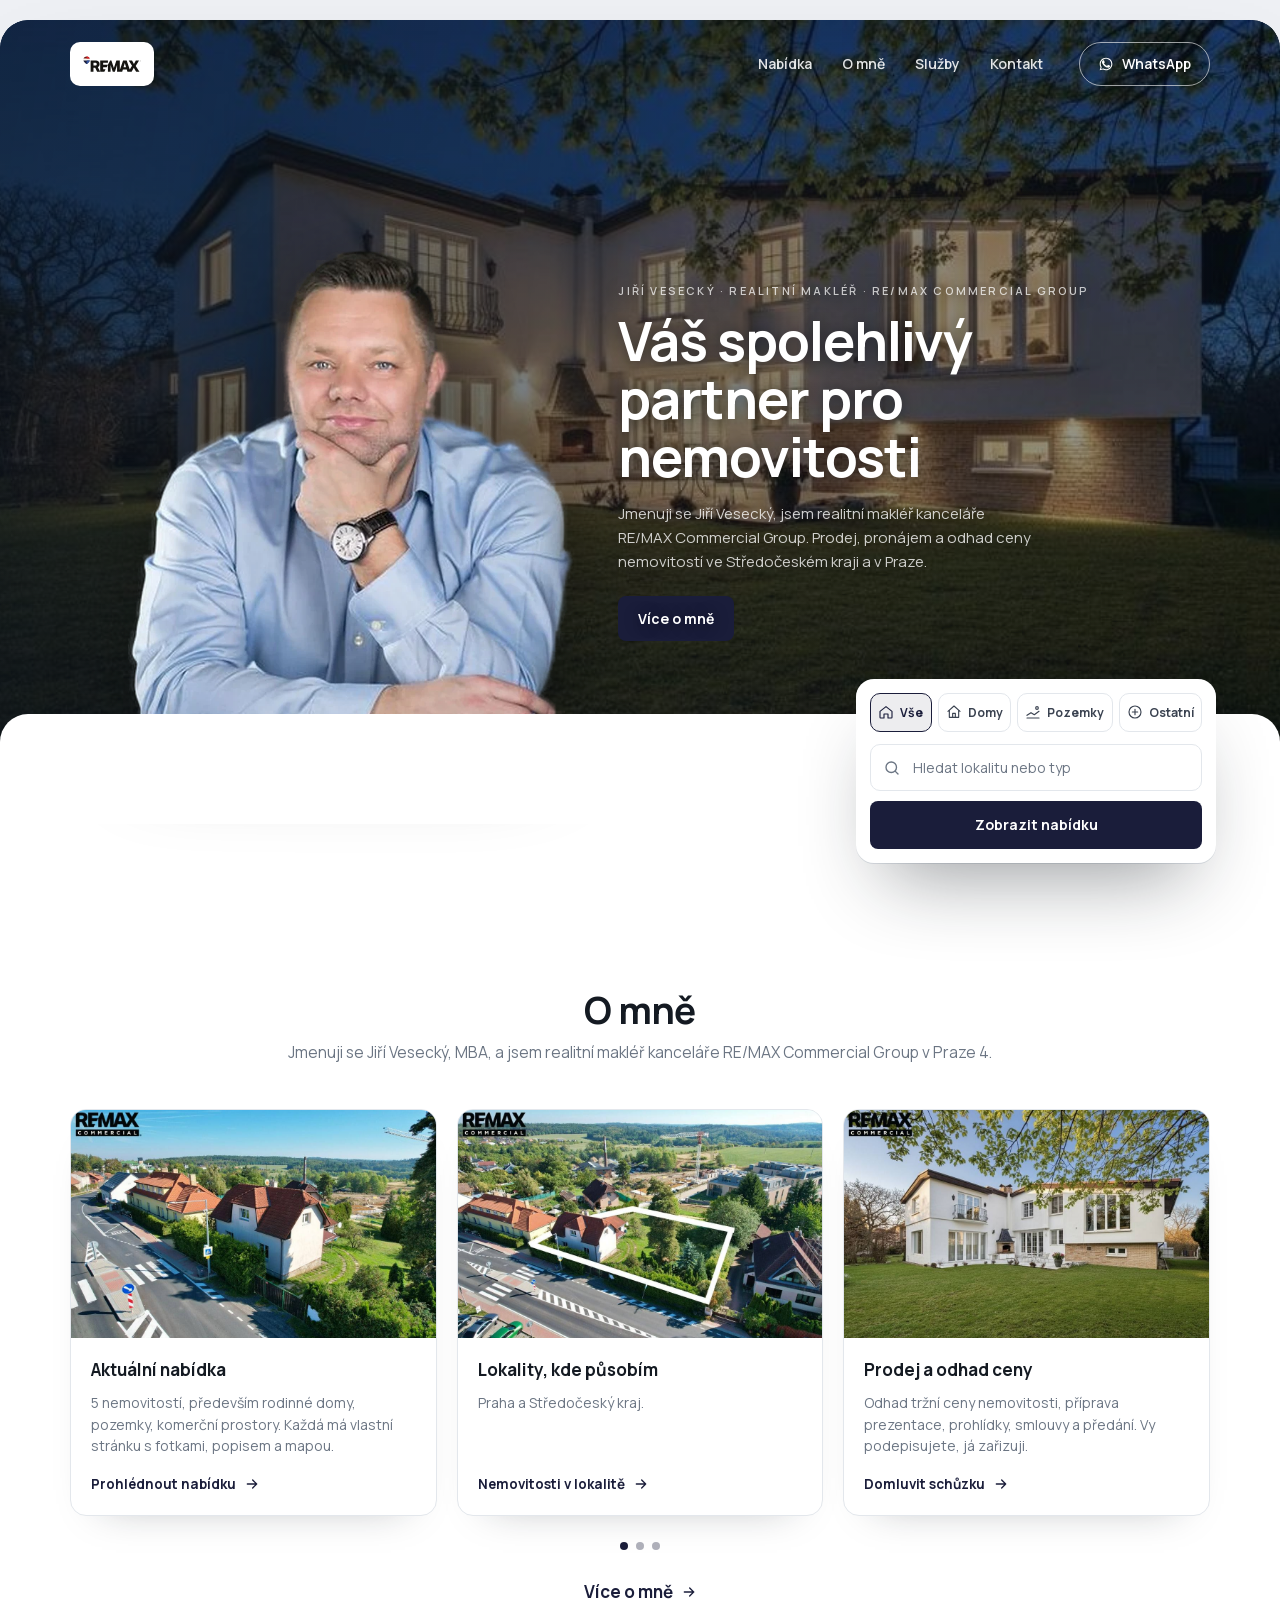
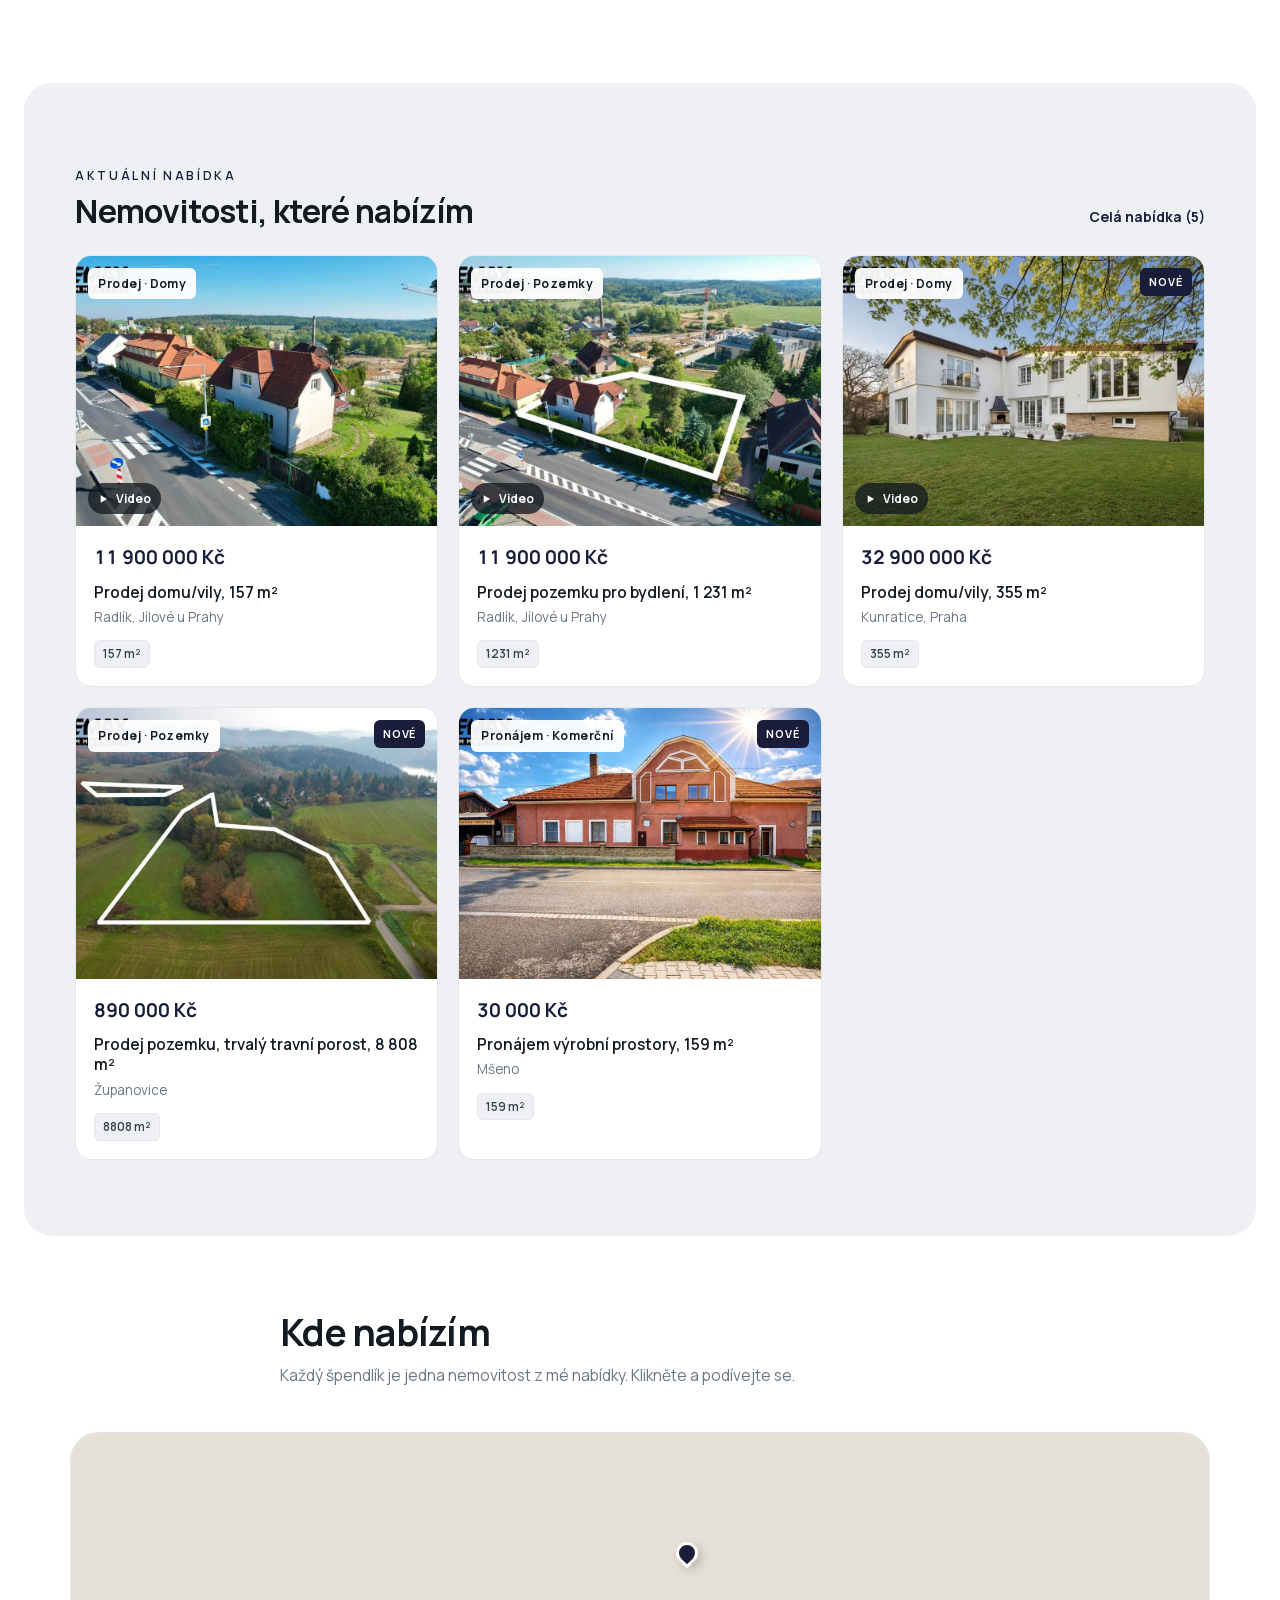
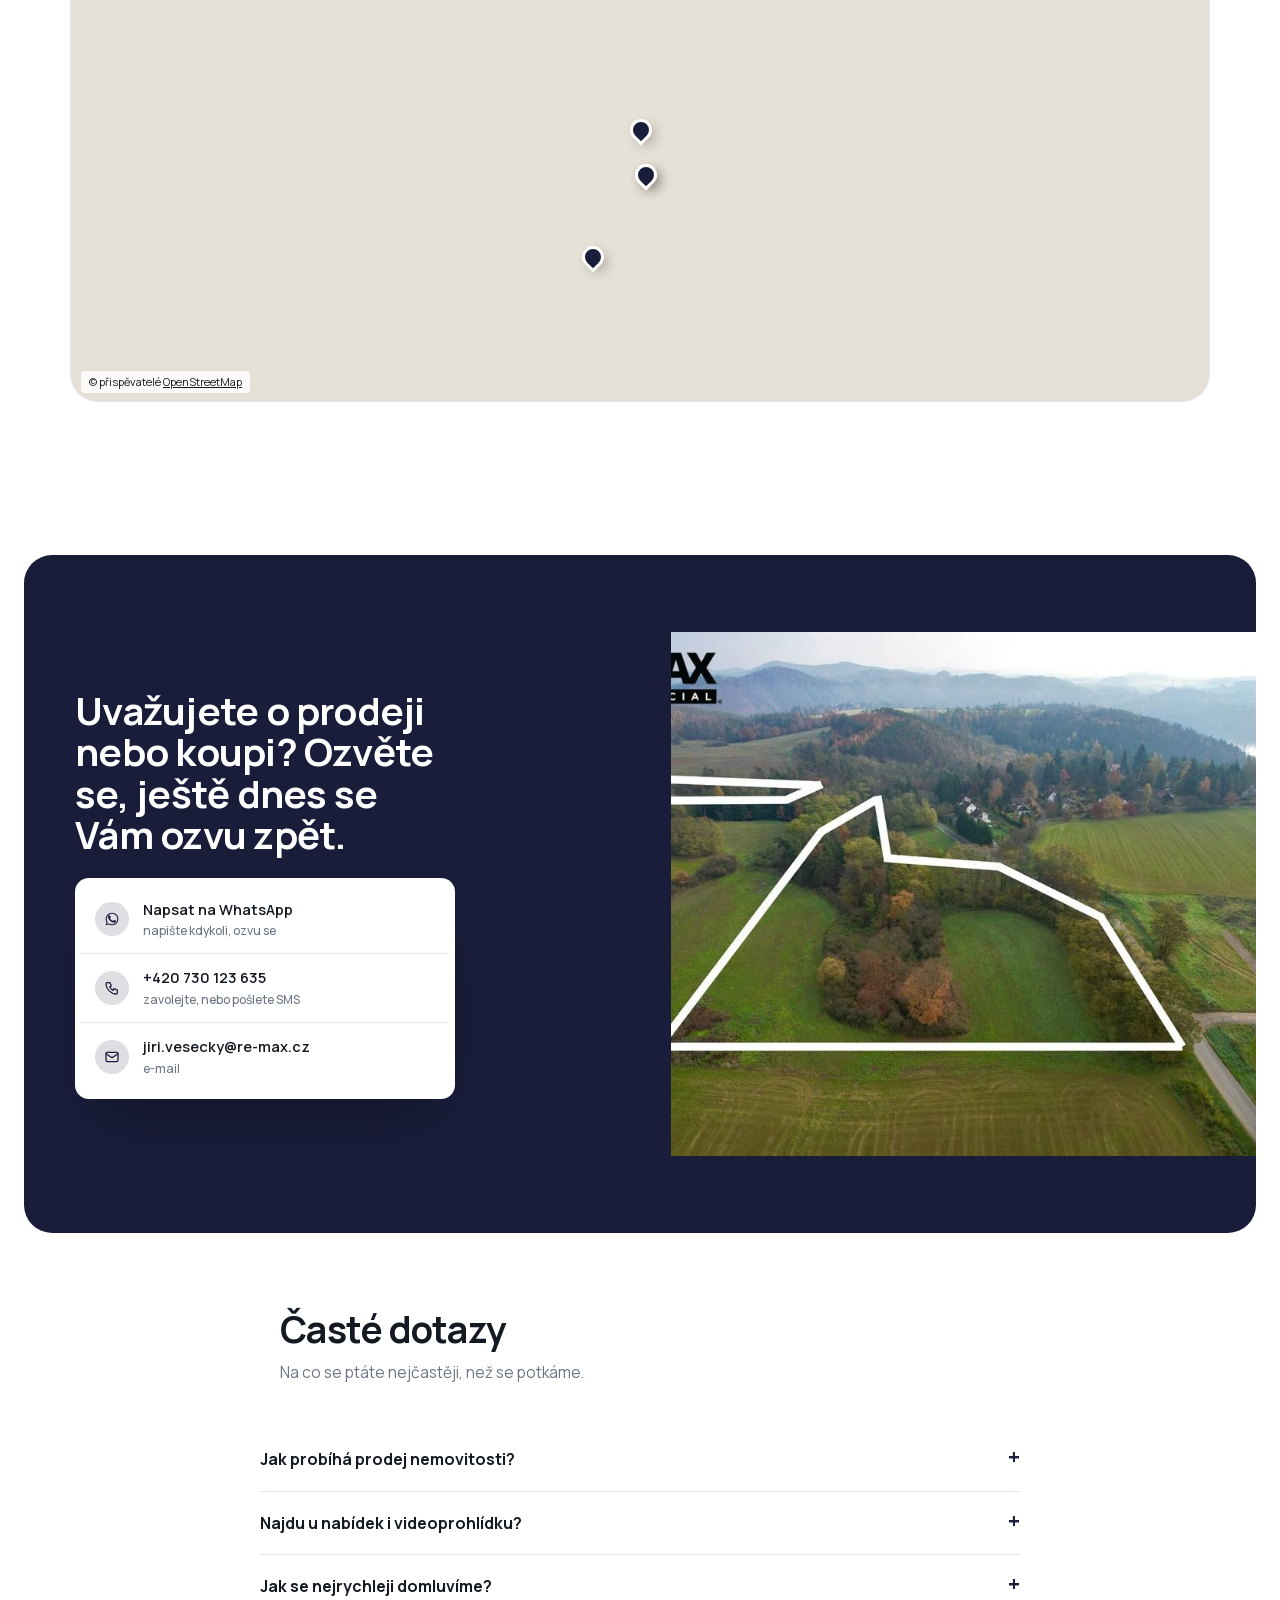
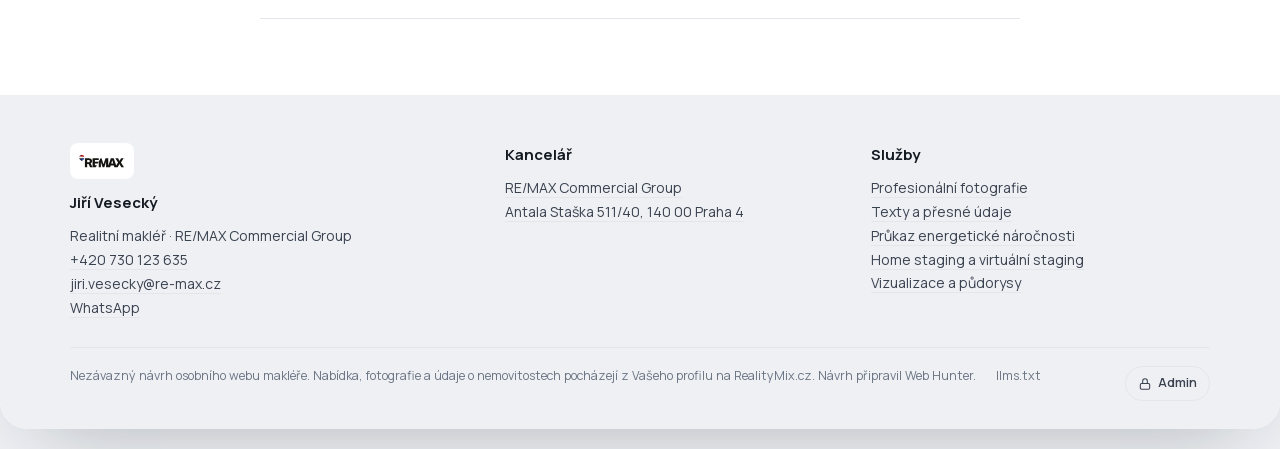
==== index.html @ 6ba81501 "deploy" ====
<!doctype html>
<html lang="cs"><head>
<meta charset="utf-8">
<meta name="viewport" content="width=device-width,initial-scale=1">
<title>Jiří Vesecký, MBA | realitní makléř Jílové u Prahy | RE/MAX Commercial Group</title>
<meta name="description" content="Jiří Vesecký, MBA, realitní makléř kanceláře RE/MAX Commercial Group. Aktuálně 5 nabídek nemovitostí, lokality Jílové u Prahy, Praha a Županovice. Prodej, pro">
<meta property="og:title" content="Jiří Vesecký, MBA | realitní makléř Jílové u Prahy | RE/MAX Commercial Group">
<meta property="og:description" content="Jiří Vesecký, MBA, realitní makléř kanceláře RE/MAX Commercial Group. Aktuálně 5 nabídek nemovitostí, lokality Jílové u Prahy, Praha a Županovice. Prodej, pro">
<meta property="og:type" content="profile">
<meta property="og:locale" content="cs_CZ">
<meta property="og:image" content="assets/n/hero.jpg">
<meta name="twitter:card" content="summary_large_image">
<meta name="robots" content="noindex">
<script type="application/ld+json">{"@context":"https://schema.org","@graph":[{"@type":"RealEstateAgent","name":"RE/MAX Commercial Group","url":"https://www.remax-commercial.cz","logo":"assets/logo.svg","telephone":"+420222191942","email":"commercialgroup@re-max.cz","address":{"@type":"PostalAddress","streetAddress":"Antala Staška 511/40","postalCode":"140 00","addressLocality":"Praha 4","addressCountry":"CZ"},"hasMap":"https://www.google.com/maps/search/?api=1&query=Antala%20Sta%C5%A1ka%20511/40%2C%20140%2000%20Praha%204"},{"@type":"Person","name":"Jiří Vesecký, MBA","jobTitle":"Realitní makléř","worksFor":{"@type":"RealEstateAgent","name":"RE/MAX Commercial Group"},"telephone":"+420730123635","email":"jiri.vesecky@re-max.cz","areaServed":[{"@type":"AdministrativeArea","name":"Praha"},{"@type":"AdministrativeArea","name":"Středočeský kraj"}]},{"@type":"ItemList","name":"Aktuální nabídka nemovitostí","numberOfItems":5,"itemListElement":[{"@type":"ListItem","position":1,"name":"Prodej domu/vily, 157 m²"},{"@type":"ListItem","position":2,"name":"Prodej pozemku pro bydlení, 1 231 m²"},{"@type":"ListItem","position":3,"name":"Prodej domu/vily, 355 m²"},{"@type":"ListItem","position":4,"name":"Prodej pozemku, trvalý travní porost, 8 808 m²"},{"@type":"ListItem","position":5,"name":"Pronájem výrobní prostory, 159 m²"}]},{"@type":"FAQPage","mainEntity":[{"@type":"Question","name":"Jak probíhá prodej nemovitosti?","acceptedAnswer":{"@type":"Answer","text":"Nejdřív prohlídka a odhad ceny, pak příprava prezentace (fotografie, popis, videoprohlídka, inzerce), prohlídky se zájemci, rezervační smlouva, kupní smlouva s advokátní úschovou a předání nemovitosti. O každém kroku víte předem."}},{"@type":"Question","name":"Najdu u nabídek i videoprohlídku?","acceptedAnswer":{"@type":"Answer","text":"U vybraných nemovitostí ano. Video je přímo na stránce nemovitosti, v nabídce ho poznáte podle štítku Video."}},{"@type":"Question","name":"Jak se nejrychleji domluvíme?","acceptedAnswer":{"@type":"Answer","text":"Zavolejte na +420 730 123 635, napište na jiri.vesecky@re-max.cz nebo pošlete zprávu přes WhatsApp."}}]}]}</script>
<link rel="preload" href="assets/fonts/Manrope-latin-ext.woff2" as="font" type="font/woff2" crossorigin>
<link rel="stylesheet" href="assets/style.css">
<link rel="stylesheet" href="assets/makler.css">
<style>:root{--accent:#1a1d3a;--accent-deep:#05050b}</style>
</head><body class="mk">
<div class="mk-page">

<section class="mk-hero" id="uvod"><div class="mk-hero__bg"><img src="assets/n/hero.jpg" alt="" fetchpriority="high" decoding="async"></div>
  <header class="mk-top" id="top"><div class="mk-in mk-top__in">
  <a class="mk-logo" href="./" aria-label="RE/MAX Commercial Group"><img src="assets/logo.svg" alt="RE/MAX Commercial Group"></a>
  <nav class="mk-nav" aria-label="Hlavní"><a href="nabidka/">Nabídka</a><a href="o-mne/">O mně</a><a href="sluzby/">Služby</a><a href="kontakt/">Kontakt</a></nav>
  <a class="mk-top__cta" href="https://wa.me/420730123635?text=Dobr%C3%BD%20den%2C%20p%C3%AD%C5%A1i%20V%C3%A1m%20z%20Va%C5%A1eho%20webu.%20M%C3%A1m%20dotaz%20ohledn%C4%9B%20nemovitosti." target="_blank" rel="noopener"><svg viewBox="0 0 24 24" aria-hidden="true"><path d="M17.47 14.38c-.3-.15-1.76-.87-2.03-.97-.27-.1-.47-.15-.67.15-.2.3-.77.96-.94 1.16-.17.2-.35.22-.65.07-.3-.15-1.26-.46-2.4-1.48-.89-.79-1.49-1.77-1.66-2.07-.17-.3-.02-.46.13-.61.13-.13.3-.35.45-.52.15-.17.2-.3.3-.5.1-.2.05-.37-.02-.52-.08-.15-.67-1.61-.92-2.21-.24-.58-.49-.5-.67-.51h-.57c-.2 0-.52.07-.79.37-.27.3-1.04 1.02-1.04 2.48s1.06 2.88 1.21 3.08c.15.2 2.1 3.2 5.08 4.49.71.3 1.26.49 1.69.63.71.22 1.36.19 1.87.12.57-.09 1.76-.72 2.01-1.41.25-.7.25-1.29.17-1.42-.07-.13-.27-.2-.57-.35z"/><path d="M12.04 2.5C6.79 2.5 2.52 6.77 2.52 12c0 1.68.44 3.32 1.28 4.76L2.5 21.5l4.87-1.27a9.47 9.47 0 0 0 4.66 1.21h.01c5.25 0 9.52-4.27 9.52-9.5 0-5.23-4.27-9.5-9.52-9.5zm0 17.4h-.01a7.9 7.9 0 0 1-4.02-1.1l-.29-.17-2.99.78.8-2.91-.19-.3a7.86 7.86 0 0 1-1.21-4.2c0-4.35 3.55-7.9 7.91-7.9 2.11 0 4.1.83 5.59 2.32a7.84 7.84 0 0 1 2.32 5.59c0 4.35-3.55 7.89-7.91 7.89z"/></svg>WhatsApp</a>
  <button class="mk-burger" type="button" aria-label="Otevřít menu" aria-expanded="false"><span></span></button>
</div></header>
  <div class="mk-in mk-hero__in">
    <div class="mk-hero__osoba mk-hero__osoba--vlastni"><img class="mk-hero__foto mk-hero__foto--vlastni" src="assets/foto.webp" alt="" fetchpriority="high"></div>
    <div class="mk-hero__text">
      <p class="eyebrow">Jiří Vesecký · Realitní makléř · RE/MAX Commercial Group</p>
      <h1>Váš spolehlivý partner pro nemovitosti</h1>
      <p class="mk-hero__lead">Jmenuji se Jiří Vesecký, jsem realitní makléř kanceláře RE/MAX Commercial Group. Prodej, pronájem a odhad ceny nemovitostí ve Středočeském kraji a v Praze.</p>
      <div class="mk-hero__akce"><a class="mk-hero__btn" href="#o-mne">Více o mně</a></div>
    </div>
  </div>
  <div class="mk-hero__opona"></div>
  <form class="mk-hledani" id="hledani" role="search" aria-label="Hledání v nabídce" action="nabidka/" method="get">
  <div class="mk-hledani__taby"><button type="button" class="mk-tab is-on" data-typ=""><svg viewBox="0 0 24 24" aria-hidden="true"><path d="M3 11l9-7 9 7v9a1 1 0 0 1-1 1h-5v-6H9v6H4a1 1 0 0 1-1-1z"/></svg>Vše</button><button type="button" class="mk-tab" data-typ="dum"><svg viewBox="0 0 24 24" aria-hidden="true"><path d="M3 11l9-8 9 8"/><path d="M5 10v10h14V10"/><path d="M10 20v-6h4v6"/></svg>Domy</button><button type="button" class="mk-tab" data-typ="pozemek"><svg viewBox="0 0 24 24" aria-hidden="true"><path d="M3 17l6-4 5 3 7-5"/><path d="M3 21h18"/><circle cx="18" cy="6" r="2"/></svg>Pozemky</button><button type="button" class="mk-tab" data-typ="ostatni"><svg viewBox="0 0 24 24" aria-hidden="true"><circle cx="12" cy="12" r="9"/><path d="M8 12h8M12 8v8"/></svg>Ostatní</button></div>
  <label class="mk-hledani__pole"><svg viewBox="0 0 24 24" aria-hidden="true"><circle cx="11" cy="11" r="7"/><path d="m20 20-3.5-3.5"/></svg>
    <input type="search" name="q" placeholder="Hledat lokalitu nebo typ" autocomplete="off" aria-label="Hledat v nabídce"></label>
  <button type="submit" class="mk-hledani__btn">Zobrazit nabídku</button>
</form>
</section>

<main>
<section id="o-mne" class="mk-omne rv"><div class="mk-in">
  <div class="mk-nadpis"><h2>O mně</h2><p>Jmenuji se Jiří Vesecký, MBA, a jsem realitní makléř kanceláře RE/MAX Commercial Group v Praze 4.</p></div>
  <div class="mk-karty"><article class="mk-kart"><span class="mk-kart__foto"><img src="assets/n/8717569/00.jpg" alt="" loading="lazy"></span><div class="mk-kart__telo"><b>Aktuální nabídka</b><p>5 nemovitostí, především rodinné domy, pozemky, komerční prostory. Každá má vlastní stránku s fotkami, popisem a mapou.</p><a class="mk-kart__odkaz" href="nabidka/">Prohlédnout nabídku<svg viewBox="0 0 24 24" aria-hidden="true"><path d="M5 12h14M13 6l6 6-6 6"/></svg></a></div></article><article class="mk-kart"><span class="mk-kart__foto"><img src="assets/n/8716469/00.jpg" alt="" loading="lazy"></span><div class="mk-kart__telo"><b>Lokality, kde působím</b><p>Praha a Středočeský kraj.</p><a class="mk-kart__odkaz" href="nabidka/">Nemovitosti v lokalitě<svg viewBox="0 0 24 24" aria-hidden="true"><path d="M5 12h14M13 6l6 6-6 6"/></svg></a></div></article><article class="mk-kart"><span class="mk-kart__foto"><img src="assets/n/8510429/00.jpg" alt="" loading="lazy"></span><div class="mk-kart__telo"><b>Prodej a odhad ceny</b><p>Odhad tržní ceny nemovitosti, příprava prezentace, prohlídky, smlouvy a předání. Vy podepisujete, já zařizuji.</p><a class="mk-kart__odkaz" href="https://wa.me/420730123635?text=Dobr%C3%BD%20den%2C%20p%C3%AD%C5%A1i%20V%C3%A1m%20z%20Va%C5%A1eho%20webu.%20M%C3%A1m%20dotaz%20ohledn%C4%9B%20nemovitosti." target=_blank rel=noopener>Domluvit schůzku<svg viewBox="0 0 24 24" aria-hidden="true"><path d="M5 12h14M13 6l6 6-6 6"/></svg></a></div></article></div>
  <div class="mk-tecky" aria-hidden="true"><i></i><i></i><i></i></div>
  <p class="mk-vice"><a href="o-mne/">Více o mně<svg viewBox="0 0 24 24" aria-hidden="true"><path d="M5 12h14M13 6l6 6-6 6"/></svg></a></p>
</div></section>
<section id="nabidka" class="mk-nabidka rv"><div class="mk-in">
  <div class="mk-sec-h"><div><span class="eyebrow">Aktuální nabídka</span><h2>Nemovitosti, které nabízím</h2></div>
    <a class="dt-vse" href="nabidka/">Celá nabídka (5)</a></div>
  <div class="mk-mriz"><a class="mk-karta" href="prodej-domu-vily-157-m2-8717569/" data-typ="dum" data-tr="prodej" data-cena="11900000" data-datum="2026-10-12" data-poradi="0" data-stav="0" data-text="prodej domu/vily, 157 m² radlík, jílové u prahy">
  <span class="mk-karta__foto"><img src="assets/n/8717569/00.jpg" alt="Prodej domu/vily, 157 m²" loading="lazy" decoding="async"><span class="mk-karta__stitek">Prodej · Domy</span><span class="mk-karta__video"><svg viewBox="0 0 24 24" aria-hidden="true"><path d="M8 5.5v13l11-6.5z" fill="currentColor" stroke="none"/></svg>Video</span></span>
  <span class="mk-karta__telo"><span class="mk-karta__cena">11 900 000 Kč</span><b>Prodej domu/vily, 157 m²</b>
    <span class="mk-karta__misto">Radlík, Jílové u Prahy</span>
    <span class="mk-karta__chipy"><span>157 m²</span></span></span>
</a><a class="mk-karta" href="prodej-pozemku-pro-bydleni-1-231-m2-8716469/" data-typ="pozemek" data-tr="prodej" data-cena="11900000" data-datum="2026-10-12" data-poradi="1" data-stav="0" data-text="prodej pozemku pro bydlení, 1 231 m² radlík, jílové u prahy">
  <span class="mk-karta__foto"><img src="assets/n/8716469/00.jpg" alt="Prodej pozemku pro bydlení, 1 231 m²" loading="lazy" decoding="async"><span class="mk-karta__stitek">Prodej · Pozemky</span><span class="mk-karta__video"><svg viewBox="0 0 24 24" aria-hidden="true"><path d="M8 5.5v13l11-6.5z" fill="currentColor" stroke="none"/></svg>Video</span></span>
  <span class="mk-karta__telo"><span class="mk-karta__cena">11 900 000 Kč</span><b>Prodej pozemku pro bydlení, 1 231 m²</b>
    <span class="mk-karta__misto">Radlík, Jílové u Prahy</span>
    <span class="mk-karta__chipy"><span>1231 m²</span></span></span>
</a><a class="mk-karta" href="prodej-domu-vily-355-m2-8510429/" data-typ="dum" data-tr="prodej" data-cena="32900000" data-datum="2026-10-12" data-poradi="2" data-stav="0" data-text="prodej domu/vily, 355 m² kunratice, praha">
  <span class="mk-karta__foto"><img src="assets/n/8510429/00.jpg" alt="Prodej domu/vily, 355 m²" loading="lazy" decoding="async"><span class="mk-karta__stitek">Prodej · Domy</span><span class="mk-karta__nove">Nové</span><span class="mk-karta__video"><svg viewBox="0 0 24 24" aria-hidden="true"><path d="M8 5.5v13l11-6.5z" fill="currentColor" stroke="none"/></svg>Video</span></span>
  <span class="mk-karta__telo"><span class="mk-karta__cena">32 900 000 Kč</span><b>Prodej domu/vily, 355 m²</b>
    <span class="mk-karta__misto">Kunratice, Praha</span>
    <span class="mk-karta__chipy"><span>355 m²</span></span></span>
</a><a class="mk-karta" href="prodej-pozemku-trvaly-travni-porost-8-808-m2-8435595/" data-typ="pozemek" data-tr="prodej" data-cena="890000" data-datum="2026-10-12" data-poradi="3" data-stav="0" data-text="prodej pozemku, trvalý travní porost, 8 808 m² županovice">
  <span class="mk-karta__foto"><img src="assets/n/8435595/00.jpg" alt="Prodej pozemku, trvalý travní porost, 8 808 m²" loading="lazy" decoding="async"><span class="mk-karta__stitek">Prodej · Pozemky</span><span class="mk-karta__nove">Nové</span></span>
  <span class="mk-karta__telo"><span class="mk-karta__cena">890 000 Kč</span><b>Prodej pozemku, trvalý travní porost, 8 808 m²</b>
    <span class="mk-karta__misto">Županovice</span>
    <span class="mk-karta__chipy"><span>8808 m²</span></span></span>
</a><a class="mk-karta" href="pronajem-vyrobni-prostory-159-m2-8412817/" data-typ="ostatni" data-tr="pronajem" data-cena="30000" data-datum="2026-10-12" data-poradi="4" data-stav="0" data-text="pronájem výrobní prostory, 159 m² mšeno">
  <span class="mk-karta__foto"><img src="assets/n/8412817/00.jpg" alt="Pronájem výrobní prostory, 159 m²" loading="lazy" decoding="async"><span class="mk-karta__stitek">Pronájem · Komerční</span><span class="mk-karta__nove">Nové</span></span>
  <span class="mk-karta__telo"><span class="mk-karta__cena">30 000 Kč</span><b>Pronájem výrobní prostory, 159 m²</b>
    <span class="mk-karta__misto">Mšeno</span>
    <span class="mk-karta__chipy"><span>159 m²</span></span></span>
</a></div>
  <p class="mk-prazdno" hidden>Tomuto výběru zatím neodpovídá žádná nabídka. Napište mi, co hledáte.</p>
</div></section>
<section id="mapa" class="rv"><div class="mk-in">
  <div class="mk-nadpis"><h2>Kde nabízím</h2><p>Každý špendlík je jedna nemovitost z mé nabídky. Klikněte a podívejte se.</p></div>
  <div class="mk-mapa" data-mapa style="aspect-ratio:6/3"><div class="mk-mapa__dlazdice" style="width:1536px;height:768px"><img data-src="https://tile.openstreetmap.org/9/273/171.png" alt="" style="left:-148px;top:-251px"><img data-src="https://tile.openstreetmap.org/9/274/171.png" alt="" style="left:108px;top:-251px"><img data-src="https://tile.openstreetmap.org/9/275/171.png" alt="" style="left:364px;top:-251px"><img data-src="https://tile.openstreetmap.org/9/276/171.png" alt="" style="left:620px;top:-251px"><img data-src="https://tile.openstreetmap.org/9/277/171.png" alt="" style="left:876px;top:-251px"><img data-src="https://tile.openstreetmap.org/9/278/171.png" alt="" style="left:1132px;top:-251px"><img data-src="https://tile.openstreetmap.org/9/279/171.png" alt="" style="left:1388px;top:-251px"><img data-src="https://tile.openstreetmap.org/9/273/172.png" alt="" style="left:-148px;top:5px"><img data-src="https://tile.openstreetmap.org/9/274/172.png" alt="" style="left:108px;top:5px"><img data-src="https://tile.openstreetmap.org/9/275/172.png" alt="" style="left:364px;top:5px"><img data-src="https://tile.openstreetmap.org/9/276/172.png" alt="" style="left:620px;top:5px"><img data-src="https://tile.openstreetmap.org/9/277/172.png" alt="" style="left:876px;top:5px"><img data-src="https://tile.openstreetmap.org/9/278/172.png" alt="" style="left:1132px;top:5px"><img data-src="https://tile.openstreetmap.org/9/279/172.png" alt="" style="left:1388px;top:5px"><img data-src="https://tile.openstreetmap.org/9/273/173.png" alt="" style="left:-148px;top:261px"><img data-src="https://tile.openstreetmap.org/9/274/173.png" alt="" style="left:108px;top:261px"><img data-src="https://tile.openstreetmap.org/9/275/173.png" alt="" style="left:364px;top:261px"><img data-src="https://tile.openstreetmap.org/9/276/173.png" alt="" style="left:620px;top:261px"><img data-src="https://tile.openstreetmap.org/9/277/173.png" alt="" style="left:876px;top:261px"><img data-src="https://tile.openstreetmap.org/9/278/173.png" alt="" style="left:1132px;top:261px"><img data-src="https://tile.openstreetmap.org/9/279/173.png" alt="" style="left:1388px;top:261px"><img data-src="https://tile.openstreetmap.org/9/273/174.png" alt="" style="left:-148px;top:517px"><img data-src="https://tile.openstreetmap.org/9/274/174.png" alt="" style="left:108px;top:517px"><img data-src="https://tile.openstreetmap.org/9/275/174.png" alt="" style="left:364px;top:517px"><img data-src="https://tile.openstreetmap.org/9/276/174.png" alt="" style="left:620px;top:517px"><img data-src="https://tile.openstreetmap.org/9/277/174.png" alt="" style="left:876px;top:517px"><img data-src="https://tile.openstreetmap.org/9/278/174.png" alt="" style="left:1132px;top:517px"><img data-src="https://tile.openstreetmap.org/9/279/174.png" alt="" style="left:1388px;top:517px"></div><a class="mk-mapa__pin" href="prodej-domu-vily-157-m2-8717569/" style="left:50.56%;top:62.27%"><i></i><span><b>11 900 000 Kč</b>Prodej domu/vily, 157 m²</span></a><a class="mk-mapa__pin" href="prodej-pozemku-pro-bydleni-1-231-m2-8716469/" style="left:50.56%;top:62.27%"><i></i><span><b>11 900 000 Kč</b>Prodej pozemku pro bydlení, 1 231 m²</span></a><a class="mk-mapa__pin" href="prodej-domu-vily-355-m2-8510429/" style="left:50.10%;top:54.34%"><i></i><span><b>32 900 000 Kč</b>Prodej domu/vily, 355 m²</span></a><a class="mk-mapa__pin" href="prodej-pozemku-trvaly-travni-porost-8-808-m2-8435595/" style="left:45.88%;top:76.71%"><i></i><span><b>890 000 Kč</b>Prodej pozemku, trvalý travní porost, 8 808 m²</span></a><a class="mk-mapa__pin" href="pronajem-vyrobni-prostory-159-m2-8412817/" style="left:54.12%;top:23.09%"><i></i><span><b>30 000 Kč</b>Pronájem výrobní prostory, 159 m²</span></a>
    <p class="mk-mapa__credit">© přispěvatelé <a href="https://www.openstreetmap.org/copyright" target="_blank" rel="noopener">OpenStreetMap</a></p></div>
</div></section>
<section id="sluzby" class="mk-pas rv">
  <div class="mk-pas__text"><h2>Uvažujete o prodeji nebo koupi? Ozvěte se, ještě dnes se Vám ozvu zpět.</h2>
    <div class="mk-pas__karta"><a href="https://wa.me/420730123635?text=Dobr%C3%BD%20den%2C%20p%C3%AD%C5%A1i%20V%C3%A1m%20z%20Va%C5%A1eho%20webu.%20M%C3%A1m%20dotaz%20ohledn%C4%9B%20nemovitosti." target="_blank" rel="noopener"><span class="mk-pas__ik mk-pas__ik--wa"><svg viewBox="0 0 24 24" aria-hidden="true"><path d="M17.47 14.38c-.3-.15-1.76-.87-2.03-.97-.27-.1-.47-.15-.67.15-.2.3-.77.96-.94 1.16-.17.2-.35.22-.65.07-.3-.15-1.26-.46-2.4-1.48-.89-.79-1.49-1.77-1.66-2.07-.17-.3-.02-.46.13-.61.13-.13.3-.35.45-.52.15-.17.2-.3.3-.5.1-.2.05-.37-.02-.52-.08-.15-.67-1.61-.92-2.21-.24-.58-.49-.5-.67-.51h-.57c-.2 0-.52.07-.79.37-.27.3-1.04 1.02-1.04 2.48s1.06 2.88 1.21 3.08c.15.2 2.1 3.2 5.08 4.49.71.3 1.26.49 1.69.63.71.22 1.36.19 1.87.12.57-.09 1.76-.72 2.01-1.41.25-.7.25-1.29.17-1.42-.07-.13-.27-.2-.57-.35z"/><path d="M12.04 2.5C6.79 2.5 2.52 6.77 2.52 12c0 1.68.44 3.32 1.28 4.76L2.5 21.5l4.87-1.27a9.47 9.47 0 0 0 4.66 1.21h.01c5.25 0 9.52-4.27 9.52-9.5 0-5.23-4.27-9.5-9.52-9.5zm0 17.4h-.01a7.9 7.9 0 0 1-4.02-1.1l-.29-.17-2.99.78.8-2.91-.19-.3a7.86 7.86 0 0 1-1.21-4.2c0-4.35 3.55-7.9 7.91-7.9 2.11 0 4.1.83 5.59 2.32a7.84 7.84 0 0 1 2.32 5.59c0 4.35-3.55 7.89-7.91 7.89z"/></svg></span><span>Napsat na WhatsApp<small>napište kdykoli, ozvu se</small></span></a><a href="tel:+420730123635"><span class="mk-pas__ik"><svg viewBox="0 0 24 24"><path d="M5 4h4l2 5-2.5 1.5a11 11 0 0 0 5 5L15 13l5 2v4a2 2 0 0 1-2 2A16 16 0 0 1 3 6a2 2 0 0 1 2-2"/></svg></span><span>+420 730 123 635<small>zavolejte, nebo pošlete SMS</small></span></a><a href="mailto:jiri.vesecky@re-max.cz"><span class="mk-pas__ik"><svg viewBox="0 0 24 24"><rect x="3" y="5" width="18" height="14" rx="2"/><path d="m3 7 9 6 9-6"/></svg></span><span>jiri.vesecky@re-max.cz<small>e-mail</small></span></a></div></div>
  <img class="mk-pas__foto" src="assets/n/8435595/00.jpg" alt="" loading="lazy">
</section>
<section id="faq" class="rv"><div class="mk-in">
  <div class="mk-nadpis"><h2>Časté dotazy</h2><p>Na co se ptáte nejčastěji, než se potkáme.</p></div>
  <div class="mk-faq"><details><summary>Jak probíhá prodej nemovitosti?</summary><p>Nejdřív prohlídka a odhad ceny, pak příprava prezentace (fotografie, popis, videoprohlídka, inzerce), prohlídky se zájemci, rezervační smlouva, kupní smlouva s advokátní úschovou a předání nemovitosti. O každém kroku víte předem.</p></details><details><summary>Najdu u nabídek i videoprohlídku?</summary><p>U vybraných nemovitostí ano. Video je přímo na stránce nemovitosti, v nabídce ho poznáte podle štítku Video.</p></details><details><summary>Jak se nejrychleji domluvíme?</summary><p>Zavolejte na +420 730 123 635, napište na jiri.vesecky@re-max.cz nebo pošlete zprávu přes WhatsApp.</p></details></div>
</div></section>
</main>
<footer id="kontakt" class="mk-pata"><div class="mk-in">
  <div class="mk-pata__grid">
    <div><img class="mk-pata__logo" src="assets/logo.svg" alt="RE/MAX Commercial Group" loading="lazy"><b>Jiří Vesecký</b><p>Realitní makléř · RE/MAX Commercial Group</p>
      <ul><li><a href="tel:+420730123635">+420 730 123 635</a></li><li><a href="mailto:jiri.vesecky@re-max.cz">jiri.vesecky@re-max.cz</a></li><li><a href="https://wa.me/420730123635?text=Dobr%C3%BD%20den%2C%20p%C3%AD%C5%A1i%20V%C3%A1m%20z%20Va%C5%A1eho%20webu.%20M%C3%A1m%20dotaz%20ohledn%C4%9B%20nemovitosti." target="_blank" rel="noopener">WhatsApp</a></li></ul></div>
    <div><b>Kancelář</b><ul><li><a href="https://www.remax-commercial.cz" target=_blank rel=noopener>RE/MAX Commercial Group</a></li><li><a href="https://www.google.com/maps/search/?api=1&amp;query=Antala%20Sta%C5%A1ka%20511/40%2C%20140%2000%20Praha%204" target="_blank" rel="noopener">Antala Staška 511/40, 140 00 Praha 4</a></li></ul></div>
    <div><b>Služby</b><ul><li><a href="sluzby/">Profesionální fotografie</a></li><li><a href="sluzby/">Texty a přesné údaje</a></li><li><a href="sluzby/">Průkaz energetické náročnosti</a></li><li><a href="sluzby/">Home staging a virtuální staging</a></li><li><a href="sluzby/">Vizualizace a půdorysy</a></li></ul></div>
  </div>
  <div class="mk-pata__dole"><span>Nezávazný návrh osobního webu makléře. Nabídka, fotografie a údaje o nemovitostech pocházejí z Vašeho profilu na RealityMix.cz. Návrh připravil Web Hunter.</span><a href="llms.txt">llms.txt</a>
    <a class="mk-admin" href="admin/"><svg viewBox="0 0 24 24" aria-hidden="true"><rect x="4" y="11" width="16" height="10" rx="2"/><path d="M8 11V7a4 4 0 0 1 8 0v4"/></svg>Admin</a></div>
</div></footer>
</div>
<script>
(function(){
var top=document.querySelector('.mk-top'),burger=document.querySelector('.mk-burger'),hero=document.querySelector('.mk-hero');
if(top&&hero){var prah=0;function lista(){if(!prah)prah=hero.offsetHeight-120;top.classList.toggle('on',window.scrollY>prah)}
  lista();addEventListener('scroll',lista,{passive:true})}
addEventListener('error',function(e){var t=e.target;if(t&&t.tagName==='IMG'){t.classList.add('is-broken');if(t.parentNode)t.parentNode.classList.add('bez-fotky')}},true);
var mapa=document.querySelector('[data-mapa]');
if(mapa){var vrstva=mapa.querySelector('.mk-mapa__dlazdice');function skal(){var w=mapa.clientWidth,W=parseInt(vrstva.style.width,10)||1;vrstva.style.transform='scale('+(w/W)+')'}
  skal();addEventListener('resize',skal);var nacti=function(){mapa.classList.add('is-on');mapa.querySelectorAll('img[data-src]').forEach(function(i){i.onload=function(){i.classList.add('is-on')};i.src=i.dataset.src;i.removeAttribute('data-src')})};
  if('IntersectionObserver' in window){new IntersectionObserver(function(es,o){if(es[0].isIntersecting){nacti();o.disconnect()}},{rootMargin:'400px'}).observe(mapa)}else nacti()}
var razeni=document.querySelector('.mk-razeni');
if(razeni){razeni.addEventListener('change',function(){var m=document.querySelector('.mk-mriz'),k=[].slice.call(m.querySelectorAll('.mk-karta')),v=razeni.value;
  k.sort(function(a,b){var s=(+a.dataset.stav||0)-(+b.dataset.stav||0);if(s)return s;
    if(v==='cena-asc')return (+a.dataset.cena||9e15)-(+b.dataset.cena||9e15);if(v==='cena-desc')return (+b.dataset.cena)-(+a.dataset.cena);
    if(a.dataset.poradi!==''&&b.dataset.poradi!=='')return (+a.dataset.poradi)-(+b.dataset.poradi);
    return (b.dataset.datum||'').localeCompare(a.dataset.datum||'')});
  k.forEach(function(x){m.appendChild(x)})})}
if(burger){burger.addEventListener('click',function(){var o=top.classList.toggle('menu');
  burger.setAttribute('aria-expanded',o?'true':'false')});
  top.querySelectorAll('.mk-nav a').forEach(function(a){a.addEventListener('click',function(){
    top.classList.remove('menu');burger.setAttribute('aria-expanded','false')})})}
if('IntersectionObserver' in window){var io=new IntersectionObserver(function(es){es.forEach(function(e){
  if(e.isIntersecting){e.target.classList.add('in');io.unobserve(e.target)}})},{rootMargin:'0px 0px -6% 0px'});
  document.querySelectorAll('.rv').forEach(function(el){io.observe(el)})}
else{document.querySelectorAll('.rv').forEach(function(el){el.classList.add('in')})}
var qs=new URLSearchParams(location.search),stav={typ:qs.get('typ')||'',tr:'',q:qs.get('q')||''},karty=[].slice.call(document.querySelectorAll('.mk-karta')),
  pocet=document.querySelector('[data-pocet]'),prazdno=document.querySelector('.mk-prazdno'),
  form=document.getElementById('hledani'),pole=form?form.querySelector('input'):null;
function norm(s){return (s||'').toLowerCase().normalize('NFD').replace(/[̀-ͯ]/g,'')}
function filtr(){var n=0,q=norm(stav.q);karty.forEach(function(k){var ok=(!stav.typ||k.dataset.typ===stav.typ)&&
  (!stav.tr||k.dataset.tr===stav.tr)&&(!q||norm(k.dataset.text).indexOf(q)>-1);k.hidden=!ok;if(ok)n++});
  if(pocet)pocet.textContent=n;if(prazdno)prazdno.hidden=n>0}
document.querySelectorAll('.mk-tab').forEach(function(b){b.addEventListener('click',function(){
  stav.typ=b.getAttribute('data-typ');document.querySelectorAll('.mk-tab').forEach(function(x){x.classList.toggle('is-on',x===b)});filtr()})});
document.querySelectorAll('.mk-pil').forEach(function(b){b.addEventListener('click',function(){
  stav.tr=b.getAttribute('data-tr');b.parentNode.querySelectorAll('.mk-pil').forEach(function(x){x.classList.toggle('is-on',x===b)});filtr()})});
if(pole){pole.addEventListener('input',function(){stav.q=pole.value;filtr()})}
if(form){form.addEventListener('submit',function(e){var c=document.getElementById('nabidka');
  if(!c||!karty.length||form.getAttribute('action')&&!document.body.classList.contains('mk-nabidka-str')){
    if(form.getAttribute('action')){e.preventDefault();location.href=form.getAttribute('action')+'?typ='+encodeURIComponent(stav.typ)+'&q='+encodeURIComponent(pole?pole.value:'');return}}
  e.preventDefault();stav.q=pole?pole.value:'';filtr();if(c)c.scrollIntoView({behavior:'smooth',block:'start'})})}
if(pole&&stav.q)pole.value=stav.q;
document.querySelectorAll('.mk-tab').forEach(function(b){b.classList.toggle('is-on',b.getAttribute('data-typ')===stav.typ)});
if(karty.length)filtr();
})();
</script>
</body></html>
---- assets/style.css ----
/* Webhunter — šablona webu nemovitosti.
   Směr: tichá editoriální elegance. Fotka vede, typografie ji nepřekřikuje.
   Fonty jsou self-hosted, web nedělá jediný požadavek ven. */

@font-face{font-family:Fraunces;src:url(fonts/Fraunces-latin-ext.woff2)format('woff2');
  font-weight:300 700;font-display:swap;unicode-range:U+0100-02BA,U+02BD-02C5,U+02C7-02CC,U+02CE-02D7,U+02DD-02FF,U+0304,U+0308,U+0329,U+1D00-1DBF,U+1E00-1E9F,U+1EF2-1EFF,U+2020,U+20A0-20AB,U+20AD-20C0,U+2113,U+2C60-2C7F,U+A720-A7FF}
@font-face{font-family:Fraunces;src:url(fonts/Fraunces-latin.woff2)format('woff2');
  font-weight:300 700;font-display:swap}
@font-face{font-family:Manrope;src:url(fonts/Manrope-latin-ext.woff2)format('woff2');
  font-weight:300 700;font-display:swap;unicode-range:U+0100-02BA,U+02BD-02C5,U+02C7-02CC,U+02CE-02D7,U+02DD-02FF,U+0304,U+0308,U+0329,U+1D00-1DBF,U+1E00-1E9F,U+1EF2-1EFF,U+2020,U+20A0-20AB,U+20AD-20C0,U+2113,U+2C60-2C7F,U+A720-A7FF}
@font-face{font-family:Manrope;src:url(fonts/Manrope-latin.woff2)format('woff2');
  font-weight:300 700;font-display:swap}

:root{
  --paper:#f6f3ed; --paper-deep:#efeae1; --ink:#17150f; --ink-soft:#3a362c;
  --muted:#6d675b; --line:#e0dad0; --accent:#8a6a3b; --accent-deep:#6d5330;
  --wa:#25d366; --wa-ink:#08301a;
  --display:Fraunces,Georgia,'Times New Roman',serif;
  --body:Manrope,-apple-system,BlinkMacSystemFont,'Segoe UI',sans-serif;
  /* 8pt škála */
  --s1:8px; --s2:16px; --s3:24px; --s4:32px; --s5:48px; --s6:64px; --s7:96px; --s8:128px;
  --shell:min(1200px,92vw);
}
*,*::before,*::after{box-sizing:border-box}
html{scroll-behavior:smooth}
@media(prefers-reduced-motion:reduce){html{scroll-behavior:auto}
  *,*::before,*::after{animation-duration:.01ms!important;transition-duration:.01ms!important}}
body{margin:0;background:var(--paper);color:var(--ink);font-family:var(--body);
  font-size:17px;line-height:1.65;font-weight:400;-webkit-font-smoothing:antialiased;
  text-rendering:optimizeLegibility;overflow-x:hidden}
img{max-width:100%;display:block}
a{color:inherit}
h1,h2,h3{font-family:var(--display);font-weight:500;line-height:1.08;
  letter-spacing:-.015em;margin:0;font-optical-sizing:auto}

/* Zrno přes celou stránku — drží papírový dojem, nezachytává kliky. */
body::after{content:"";position:fixed;inset:0;pointer-events:none;z-index:9;opacity:.5;
  mix-blend-mode:multiply;
  background-image:url("data:image/svg+xml,%3Csvg xmlns='http://www.w3.org/2000/svg' width='180' height='180'%3E%3Cfilter id='n'%3E%3CfeTurbulence type='fractalNoise' baseFrequency='.85' numOctaves='3'/%3E%3C/filter%3E%3Crect width='180' height='180' filter='url(%23n)' opacity='.055'/%3E%3C/svg%3E")}

.shell{width:var(--shell);margin-inline:auto}
.eyebrow{font-size:12px;letter-spacing:.22em;text-transform:uppercase;
  font-weight:600;color:var(--accent)}

/* ---------------------------------------------------------------- HERO */
.hero{position:relative;min-height:100svh;display:flex;align-items:flex-end;
  padding:var(--s6) 0 var(--s6);isolation:isolate;overflow:hidden}
.hero__media{position:absolute;inset:0;z-index:-2}
.hero__media img{width:100%;height:100%;object-fit:cover;
  animation:heroZoom 18s ease-out both}
@keyframes heroZoom{from{transform:scale(1.08)}to{transform:scale(1)}}
@media(prefers-reduced-motion:reduce){.hero__media img{animation:none}}
/* Dva pruhy místo jednoho — text drží kontrast i nad světlou fotkou. */
.hero::before{content:"";position:absolute;inset:0;z-index:-1;
  background:linear-gradient(180deg,rgba(12,10,7,.5)0%,rgba(12,10,7,.1)26%,
    rgba(12,10,7,.55)58%,rgba(12,10,7,.9)100%)}
@media(max-width:700px){.hero::before{background:linear-gradient(180deg,
    rgba(12,10,7,.5)0%,rgba(12,10,7,.18)20%,rgba(12,10,7,.72)52%,rgba(12,10,7,.94)100%)}}
.hero__in{position:relative;color:#fdfbf7}
.hero__in>*{animation:rise .9s cubic-bezier(.2,.7,.2,1) both}
.hero__in>:nth-child(1){animation-delay:.05s}
.hero__in>:nth-child(2){animation-delay:.16s}
.hero__in>:nth-child(3){animation-delay:.27s}
.hero__in>:nth-child(4){animation-delay:.38s}
@keyframes rise{from{opacity:0;transform:translateY(26px)}to{opacity:1;transform:none}}
.hero .eyebrow{color:#e8cf9f}
.hero h1{font-size:clamp(2.6rem,7.2vw,6rem);margin:var(--s2) 0 var(--s3);
  max-width:15ch;text-wrap:balance;text-shadow:0 2px 40px rgba(0,0,0,.35)}
.hero__price{font-family:var(--display);font-size:clamp(1.5rem,3.4vw,2.4rem);
  font-weight:400;font-variant-numeric:tabular-nums;display:block;margin-bottom:var(--s4)}
.hero__facts{display:flex;flex-wrap:wrap;gap:var(--s1) var(--s4);list-style:none;
  padding:0;margin:0;border-top:1px solid rgba(253,251,247,.28);padding-top:var(--s3)}
.hero__facts li{font-size:15px}
.hero__facts b{display:block;font-weight:600;font-size:19px;
  font-variant-numeric:tabular-nums}
.hero__facts span{color:rgba(253,251,247,.66);font-size:12px;
  letter-spacing:.14em;text-transform:uppercase}

/* ------------------------------------------------------ lepicí lišta */
.bar{position:fixed;inset:0 0 auto;z-index:20;transform:translateY(-100%);
  transition:transform .45s cubic-bezier(.2,.7,.2,1);
  background:rgba(246,243,237,.88);backdrop-filter:blur(14px) saturate(1.3);
  border-bottom:1px solid var(--line)}
.bar.on{transform:none}
.bar__in .btn{padding:10px 20px;font-size:15px}
.bar__in{display:flex;align-items:center;gap:var(--s3);
  padding:12px 0;width:var(--shell);margin-inline:auto}
.bar__t{font-family:var(--display);font-size:17px;flex:1;min-width:0;
  white-space:nowrap;overflow:hidden;text-overflow:ellipsis}
.bar__p{font-variant-numeric:tabular-nums;font-weight:600;white-space:nowrap}
@media(max-width:700px){.bar__p{display:none}}
.bar__soc{display:flex;align-items:center;justify-content:center;width:34px;height:34px;
  border-radius:50%;border:1px solid var(--line);color:var(--ink-soft);flex:0 0 auto;
  transition:border-color .2s,color .2s}
.bar__soc svg{width:18px;height:18px}
.bar__soc:hover{border-color:var(--ink);color:var(--ink)}
@media(max-width:520px){.bar__soc{display:none}}

/* --------------------------------------------------------------- sekce */
section{padding:clamp(var(--s5),5vw,var(--s6)) 0;scroll-margin-top:76px}
.sec-h{display:flex;align-items:baseline;gap:var(--s3);margin-bottom:var(--s4);
  padding-bottom:var(--s2);border-bottom:1px solid var(--line)}
.sec-h h2{font-size:clamp(1.6rem,3.2vw,2.5rem);flex:1}

/* Klíčové údaje — asymetrická mřížka, první buňka zabírá dvě pole. */
.facts{display:grid;grid-template-columns:repeat(auto-fit,minmax(190px,1fr));
  border-top:1px solid var(--line);border-left:1px solid var(--line)}
.facts div{padding:var(--s4) var(--s3);
  border-right:1px solid var(--line);border-bottom:1px solid var(--line)}
.facts dt{font-size:11px;letter-spacing:.18em;text-transform:uppercase;
  color:var(--muted);margin-bottom:6px}
.facts dd{margin:0;font-family:var(--display);font-size:1.7rem;line-height:1.15;
  font-variant-numeric:tabular-nums}

/* Popis — editoriální sazba, iniciála. */
.prose{max-width:64ch;font-size:19px;line-height:1.78;color:var(--ink-soft)}
.prose p{margin:0 0 1.15em}
.prose p:first-of-type::first-letter{font-family:var(--display);float:left;
  font-size:4.2em;line-height:.82;padding:.06em .1em 0 0;color:var(--accent)}

/* Galerie — první fotka přes dva sloupce, zbytek pravidelně. */
.gal{display:grid;grid-template-columns:repeat(3,1fr);gap:var(--s2)}
.gal button{padding:0;border:0;background:none;cursor:zoom-in;overflow:hidden;
  position:relative;aspect-ratio:4/3;display:block}
/* Hlavní fotka drží dvě pole na šířku i na výšku, řádky tak zůstanou zarovnané. */
.gal button:first-child{grid-column:span 2;grid-row:span 2;aspect-ratio:auto}
@media(max-width:900px){.gal{grid-template-columns:repeat(2,1fr)}}
@media(max-width:560px){.gal{grid-template-columns:1fr}
  .gal button:first-child{grid-column:auto;grid-row:auto;aspect-ratio:4/3}}
.gal img{width:100%;height:100%;object-fit:cover;
  transition:transform .7s cubic-bezier(.2,.7,.2,1),filter .5s}
.gal button:hover img,.gal button:focus-visible img{transform:scale(1.045)}
.gal button:focus-visible{outline:2px solid var(--accent);outline-offset:3px}

/* Lightbox */
.lb{position:fixed;inset:0;z-index:40;background:rgba(10,9,6,.94);border:0;
  padding:0;display:none;place-items:center}
.lb[open]{display:grid}
.lb img{max-width:94vw;max-height:88svh;object-fit:contain}
.lb__x{position:absolute;top:18px;right:20px;background:none;border:0;color:#fdfbf7;
  font-size:34px;line-height:1;cursor:pointer;padding:8px}
.lb__nav{position:absolute;top:50%;transform:translateY(-50%);background:none;border:0;
  color:#fdfbf7;font-size:44px;cursor:pointer;padding:16px;opacity:.75}
.lb__nav:hover{opacity:1}
.lb__prev{left:4px}.lb__next{right:4px}
.lb__c{position:absolute;bottom:20px;left:0;right:0;text-align:center;
  color:rgba(253,251,247,.7);font-size:13px;font-variant-numeric:tabular-nums}

/* Parametry — hairline tabulka ve dvou sloupcích. */
.params{columns:2;column-gap:var(--s6)}
@media(max-width:760px){.params{columns:1}}
.params div{break-inside:avoid;display:flex;justify-content:space-between;gap:var(--s3);
  padding:13px 0;border-bottom:1px solid var(--line);font-size:15px}
.params dt{color:var(--muted)}
.params dd{margin:0;text-align:right;font-weight:600}

/* -------------------------------------------------------------- kontakt */
.contact{background:var(--ink);color:var(--paper);padding:var(--s7) 0 var(--s6)}
.contact h2{color:var(--paper)}
.contact .sec-h{border-color:rgba(246,243,237,.2)}
.agent{display:grid;grid-template-columns:180px 1fr;gap:var(--s5);align-items:start}
@media(max-width:700px){.agent{grid-template-columns:1fr;gap:var(--s4)}}
.agent__photo{width:180px;height:180px;border-radius:50%;object-fit:cover;
  object-position:50% 0;/* portréty z portálů jsou 2:3, obličej je nahoře */
  filter:grayscale(.25)}
.agent__photo--obdelnik{width:180px;height:240px;border-radius:14px;object-position:50% 0}
.agent__name{font-family:var(--display);font-size:clamp(1.8rem,4vw,2.6rem);
  margin:0 0 var(--s1)}
.agent__role{color:rgba(246,243,237,.62);margin:0 0 var(--s4)}
.agent__lines{list-style:none;padding:0;margin:0 0 var(--s5);
  display:flex;flex-direction:column;gap:10px}
.agent__lines a{color:var(--paper);text-decoration:none;border-bottom:1px solid
  rgba(246,243,237,.28);padding-bottom:2px;transition:border-color .25s}
.agent__lines a:hover{border-color:var(--paper)}
.cta{display:flex;flex-wrap:wrap;gap:var(--s2)}
.btn{display:inline-flex;align-items:center;gap:10px;padding:15px 26px;
  border-radius:999px;text-decoration:none;font-weight:600;font-size:16px;
  transition:transform .25s cubic-bezier(.2,.7,.2,1),box-shadow .25s}
.btn:hover{transform:translateY(-2px)}
.btn--wa{background:var(--wa);color:var(--wa-ink);
  box-shadow:0 10px 30px -12px rgba(37,211,102,.75)}
.btn--wa:hover{box-shadow:0 16px 38px -12px rgba(37,211,102,.9)}
.btn--ghost{border:1px solid rgba(246,243,237,.35);color:var(--paper)}
.btn--ghost:hover{border-color:var(--paper)}
.btn svg{width:20px;height:20px;fill:currentColor;flex:none}

.agency{display:flex;align-items:center;gap:var(--s3);margin-top:var(--s6);
  padding-top:var(--s4);border-top:1px solid rgba(246,243,237,.2)}
.agency img{height:46px;width:auto;background:#fff;padding:7px 11px;border-radius:6px}
.agency b{display:block;font-weight:600}
.agency span{color:rgba(246,243,237,.58);font-size:14px}

footer{background:var(--ink);color:rgba(246,243,237,.45);font-size:13px;
  padding:0 0 var(--s5)}
footer a{color:rgba(246,243,237,.62)}
footer .shell{border-top:1px solid rgba(246,243,237,.14);padding-top:var(--s4)}

/* Odhalení sekcí při scrollu. */
.rv{opacity:0;transform:translateY(28px);
  transition:opacity .8s cubic-bezier(.2,.7,.2,1),transform .8s cubic-bezier(.2,.7,.2,1)}
.rv.in{opacity:1;transform:none}
@media(prefers-reduced-motion:reduce){.rv{opacity:1;transform:none}}

/* --------------------------------------------- hero z fotky na výšku
   Když inzerát nemá jedinou fotku na šířku, roztažení přes celou obrazovku
   ji rozmaže nebo ořízne to podstatné. Místo toho: tatáž fotka rozostřená
   jako barevné pozadí a přes ni ostrý originál ve svém poměru.
   Nic se nedogenerovává, jen se jinak naaranžuje to, co v inzerátu je. */
.hero--portrait .hero__media{display:grid;place-items:center}
.hero--portrait .hero__media img{width:100%;height:100%;object-fit:cover;
  filter:blur(38px) saturate(1.15) brightness(.62);transform:scale(1.12);animation:none}
/* Fotka drží pravou polovinu, text levou — nesmí se překrývat. */
.hero--portrait .hero__plate{position:absolute;inset:0;z-index:-1;
  display:grid;place-items:center end;padding:clamp(24px,6vh,72px) 6vw clamp(24px,6vh,72px) 0}
.hero--portrait .hero__in{padding-right:46%}
.hero--portrait .hero__plate img{width:auto;height:100%;max-width:44vw;
  object-fit:contain;border-radius:4px;box-shadow:0 40px 90px -30px rgba(0,0,0,.7);
  filter:none;transform:none;animation:heroRise 1.1s cubic-bezier(.2,.7,.2,1) both}
@keyframes heroRise{from{opacity:0;transform:translateY(20px) scale(.985)}to{opacity:1;transform:none}}
@media(prefers-reduced-motion:reduce){.hero--portrait .hero__plate img{animation:none}}
@media(max-width:960px){
  /* Na úzké obrazovce se fotka vrátí nahoru na střed a text jde pod ni. */
  .hero--portrait .hero__plate{place-items:start center;padding:6vh 5vw 0}
  .hero--portrait .hero__plate img{max-width:78vw;height:auto;max-height:44vh}
  .hero--portrait .hero__in{padding-right:0}
  .hero--portrait{align-items:flex-end;min-height:100svh}}

/* ------------------------------------------------------------- slideshow */
.counter{font-variant-numeric:tabular-nums;color:var(--muted);font-size:14px}
.counter b{color:var(--ink);font-weight:600}
.show{position:relative;background:var(--paper-deep);overflow:hidden;
  border:1px solid var(--line)}
.show__stage{position:relative;aspect-ratio:16/10}
@media(max-width:640px){.show__stage{aspect-ratio:4/3}}
.slide{margin:0;position:absolute;inset:0;opacity:0;visibility:hidden;
  transition:opacity .55s cubic-bezier(.2,.7,.2,1)}
.slide.is-on{opacity:1;visibility:visible}
.slide img{width:100%;height:100%;object-fit:cover}
.show__nav{position:absolute;top:50%;transform:translateY(-50%);z-index:2;
  width:52px;height:52px;border:0;border-radius:50%;cursor:pointer;
  background:rgba(246,243,237,.9);color:var(--ink);font-size:30px;line-height:1;
  display:grid;place-items:center;transition:background .25s,transform .25s;
  box-shadow:0 6px 20px -8px rgba(0,0,0,.4)}
.show__nav:hover{background:var(--paper);transform:translateY(-50%) scale(1.06)}
.show__nav:focus-visible{outline:2px solid var(--accent);outline-offset:3px}
.show__prev{left:14px}.show__next{right:14px}
@media(max-width:560px){.show__nav{width:42px;height:42px;font-size:24px}
  .show__prev{left:8px}.show__next{right:8px}}
.thumbs{display:flex;gap:8px;margin-top:8px;overflow-x:auto;padding-bottom:6px;
  scrollbar-width:thin}
.thumbs::-webkit-scrollbar{height:6px}
.thumbs::-webkit-scrollbar-thumb{background:var(--line);border-radius:99px}
.thumb{flex:0 0 96px;height:66px;padding:0;border:0;background:none;cursor:pointer;
  overflow:hidden;opacity:.5;transition:opacity .3s,outline-color .2s;
  outline:2px solid transparent;outline-offset:-2px}
.thumb img{width:100%;height:100%;object-fit:cover}
.thumb.is-on{opacity:1;outline-color:var(--accent)}
.thumb:hover{opacity:.85}
.thumb:focus-visible{outline-color:var(--accent);opacity:1}

/* ------------------------------------------------------------------ mapa */
.map{position:relative;aspect-ratio:16/9;border:1px solid var(--line);
  background:var(--paper-deep);overflow:hidden}
@media(max-width:640px){.map{aspect-ratio:4/3}}
.map iframe{width:100%;height:100%;border:0;display:block}
.map__ask{position:absolute;inset:0;display:grid;place-content:center;
  text-align:center;padding:var(--s4);gap:6px;
  /* Jemný rastr místo prázdné plochy — vypadá to jako mapa, než se načte. */
  background-image:linear-gradient(var(--line) 1px,transparent 1px),
    linear-gradient(90deg,var(--line) 1px,transparent 1px);
  background-size:44px 44px;background-position:center}
.map__place{font-family:var(--display);font-size:clamp(1.2rem,2.6vw,1.8rem);margin:0}
.map__note{color:var(--muted);font-size:14px;margin:0 0 var(--s2)}
.map__gdpr{color:var(--muted);font-size:12px;max-width:42ch;margin:var(--s2) auto 0;
  line-height:1.5}
.btn--dark{background:var(--ink);color:var(--paper);justify-self:center}
.btn--dark:hover{background:#000}

/* ------------------------------------------- mapa poskládaná z dlaždic
   Bez iframu a bez cizího JavaScriptu: jen obrázky dlaždic a vlastní značka.
   Vložený iframe musel nastartovat celou aplikaci OpenStreetMap, což trvalo,
   a značka se v úzkém výřezu ztrácela. */
.map__tiles{position:absolute;top:50%;left:50%;display:grid;line-height:0}
.map__tiles img{width:256px;height:256px;opacity:0;transition:opacity .4s ease}
.map__tiles img.is-on{opacity:1}
.map.is-on{background:#e8e2d6}
.map__pin{position:absolute;top:50%;left:50%;width:30px;height:40px;
  transform:translate(-50%,-100%);pointer-events:none;
  filter:drop-shadow(0 6px 10px rgba(0,0,0,.35));
  animation:pinDrop .55s cubic-bezier(.2,.9,.3,1.2) both}
.map__pin svg{width:100%;height:100%;fill:var(--accent)}
.map__pin svg circle{fill:var(--paper)}
@keyframes pinDrop{from{opacity:0;transform:translate(-50%,-150%)}
  to{opacity:1;transform:translate(-50%,-100%)}}
@media(prefers-reduced-motion:reduce){.map__pin{animation:none}}
.map__out{position:absolute;right:12px;bottom:12px;z-index:2;
  background:rgba(246,243,237,.94);color:var(--ink);text-decoration:none;
  padding:8px 14px;border-radius:999px;font-size:13px;font-weight:600;
  box-shadow:0 4px 14px -6px rgba(0,0,0,.4)}
.map__out:hover{background:var(--paper)}
.map__credit{position:absolute;left:10px;bottom:8px;z-index:2;margin:0;
  font-size:11px;color:var(--ink);background:rgba(246,243,237,.82);
  padding:2px 8px;border-radius:4px}
.map__credit a{color:inherit}
.map--flat{aspect-ratio:auto;min-height:220px;display:grid;place-items:center}

/* ------------------------------------------------------- prodejní prvky */
.hero__cta{display:flex;gap:12px;flex-wrap:wrap;margin-top:var(--s4)}
.btn--clear{border:1px solid rgba(253,251,247,.5);color:#fdfbf7;backdrop-filter:blur(6px);
  background:rgba(253,251,247,.08)}
.btn--clear:hover{border-color:#fdfbf7;background:rgba(253,251,247,.16)}

/* Výhody: to, co kupujícího zajímá první, hned nad tabulkou údajů. */
.highlights{list-style:none;padding:0;margin:0 0 var(--s4);display:flex;
  flex-wrap:wrap;gap:10px}
.highlights li{display:flex;align-items:center;gap:9px;padding:10px 16px 10px 12px;
  border:1px solid var(--line);border-radius:999px;background:var(--card,#fff);
  font-size:15px;font-weight:600}
.highlights svg{width:20px;height:20px;color:var(--accent);flex:none}

/* Cena za metr a splátka — čísla, na která se kupující ptá jako na druhé. */
.money{display:flex;flex-wrap:wrap;gap:1px;margin-top:var(--s4);
  background:var(--line);border:1px solid var(--line)}
.money div{flex:1 1 220px;background:var(--paper);padding:var(--s3) var(--s4)}
.money b{display:block;font-family:var(--display);font-size:clamp(1.5rem,3vw,2.1rem);
  font-weight:500;font-variant-numeric:tabular-nums;line-height:1.1}
.money span{color:var(--muted);font-size:13px;letter-spacing:.06em;text-transform:uppercase}
.money__note{color:var(--muted);font-size:12.5px;margin:10px 0 0}

/* Výzva uprostřed stránky: rozhodnutí padá hned po fotkách. */
.pitch{background:var(--paper-deep);text-align:center;
  border-block:1px solid var(--line)}
.pitch__q{font-family:var(--display);font-size:clamp(1.6rem,3.4vw,2.4rem);margin:0 0 6px}
.pitch__s{color:var(--muted);margin:0 0 var(--s4)}
.pitch .cta{justify-content:center}

/* ── Video a virtuální prohlídka ──────────────────────────────────────────
   Přehrávač se vkládá až po kliknutí, do té doby je tu jen náhled.
   Návštěvník tak nedostane cizí cookies dřív, než o prohlídku požádá. */
.media-mrizka{display:grid;gap:var(--s4);
  grid-template-columns:repeat(auto-fit,minmax(min(320px,100%),1fr))}
.media-karta{position:relative;border-radius:var(--r);overflow:hidden;
  border:1px solid var(--line);background:var(--paper-deep)}
.media-karta video{display:block;width:100%;aspect-ratio:16/9;background:#000}
.media-karta .media-popis{display:block;padding:var(--s3) var(--s4);font-weight:600}
.dokumenty{list-style:none;margin:0;padding:0;display:grid;gap:var(--s3)}
.dokumenty li a{display:flex;align-items:center;gap:var(--s3);padding:var(--s4);
  border:1px solid var(--line);border-radius:var(--r);color:inherit;text-decoration:none;
  font-weight:600;transition:border-color .2s,background .2s}
.dokumenty li a::before{content:"↓";color:var(--muted)}
.dokumenty li a:hover{border-color:var(--ink);background:var(--paper-deep)}
.media-plocha{position:relative;display:block;width:100%;padding:0;border:0;
  aspect-ratio:16/9;cursor:pointer;background:var(--paper-deep);color:inherit;
  font:inherit;text-align:left;overflow:hidden}
.media-plocha img{width:100%;height:100%;object-fit:cover;display:block;
  transition:transform .5s cubic-bezier(.22,1,.36,1)}
.media-plocha:hover img,.media-plocha:focus-visible img{transform:scale(1.03)}
.media-plocha::after{content:"";position:absolute;inset:0;
  background:linear-gradient(to top,rgba(12,14,18,.62),rgba(12,14,18,.12) 55%,transparent)}
.media-plocha--mp{display:flex;flex-direction:column;align-items:flex-start;
  justify-content:flex-end;gap:4px;padding:var(--s4);
  background:linear-gradient(140deg,var(--ink),#1d2430)}
.media-plocha--mp::after{content:none}
.media-ikona{position:absolute;inset:0;margin:auto;width:64px;height:64px;
  display:grid;place-items:center;border-radius:50%;background:rgba(255,255,255,.94);
  color:var(--ink);font-size:22px;line-height:1;padding-left:4px;z-index:1;
  box-shadow:0 6px 20px rgba(12,14,18,.28);transition:transform .25s}
.media-plocha:hover .media-ikona{transform:scale(1.07)}
.media-plocha--mp .media-ikona{position:static;margin:0 0 auto;width:44px;height:44px;
  font-size:20px;padding:0;background:rgba(255,255,255,.14);color:#fff;box-shadow:none}
.media-popis{position:absolute;left:var(--s4);bottom:var(--s4);z-index:1;
  color:#fff;font-weight:600;font-size:1.05rem;text-shadow:0 1px 10px rgba(0,0,0,.5)}
.media-plocha--mp .media-popis{position:static;text-shadow:none}
.media-sub{color:rgba(255,255,255,.78);font-size:.9rem}
.media-karta iframe{display:block;width:100%;aspect-ratio:16/9;border:0}
.media-pozn{color:var(--muted);font-size:.88rem;margin:var(--s3) 0 0}

/* Fotky bez ořezu (doplněk `fotky_cele`). Výchozí mřížka plochu vyplňuje
   ořezem; u snímků na výšku nebo s důležitými okraji to ale uřízne
   podstatnou část. Tady se vejde celý snímek a zbytek plochy zůstane
   neutrální. */
.show--cele .slide img{object-fit:contain;background:#0e1113}
---- assets/makler.css ----
/* Web Hunter — osobní web makléře. Vrstva nad style.css nemovitostí.
   Předloha: stránka jako bílá zaoblená karta na šedém podkladu, tmavé hero
   s navigací uvnitř, člověk vlevo přes spodní hranu, vyhledávací karta vpravo,
   O mně se třemi kartami, barevný pás s kontaktní kartou a fotkou. */

:root{
  --paper:#eef0f4; --paper-deep:#e4e8ee; --ink:#141a22; --ink-soft:#3a4250;
  --muted:#6b7583; --line:#e3e7ec; --card:#fff;
  --accent:#1f8a8a; --accent-deep:#166a6a;
  --display:Manrope,-apple-system,BlinkMacSystemFont,'Segoe UI',sans-serif;
  --r:16px; --rx:28px;
}
body.mk::after{display:none}
body.mk{background:var(--paper)}
.mk h1,.mk h2,.mk h3{font-weight:700;letter-spacing:-.02em;line-height:1.08}
.mk .eyebrow{color:var(--accent)}
.mk .btn--wa{color:#062d14}
.mk .btn--ghost{border-color:rgba(255,255,255,.35)}
.mk-page{max-width:1280px;margin:20px auto;background:#fff;border-radius:var(--rx);
  overflow:hidden;box-shadow:0 30px 80px -40px rgba(20,26,34,.35)}
.mk-in{width:min(1140px,100% - 2*clamp(20px,4vw,56px));margin-inline:auto}
@media(max-width:700px){.mk-page{margin:0;border-radius:0}}

/* ------------------------------------------------------------------ hlavička */
.mk-top{position:absolute;inset:0 0 auto;z-index:5;padding:22px 0;color:#fff}
.mk-top__in{display:flex;align-items:center;gap:var(--s3)}
.mk-logo{display:inline-flex;align-items:center;gap:10px;height:44px;padding:6px 12px;
  border-radius:10px;background:#fff;text-decoration:none;font-weight:800;color:var(--ink);
  flex:0 0 auto;font-size:18px;letter-spacing:-.01em}
.mk-logo img{height:30px;width:auto;max-width:170px;object-fit:contain;display:block}
.mk-nav{display:flex;gap:6px;margin-left:auto}
.mk-nav a{text-decoration:none;font-weight:600;font-size:14px;color:rgba(255,255,255,.88);
  padding:8px 12px;border-radius:999px;transition:background .2s,color .2s}
.mk-nav a:hover{background:rgba(255,255,255,.12);color:#fff}
.mk-top__cta{display:inline-flex;align-items:center;gap:8px;border:1px solid rgba(255,255,255,.6);
  color:#fff;text-decoration:none;font-weight:600;font-size:14px;padding:9px 18px;border-radius:999px;
  transition:background .2s,border-color .2s}
.mk-top__cta:hover{background:#fff;color:var(--ink);border-color:#fff}
.mk-top__cta svg{width:16px;height:16px;fill:currentColor}
.mk-burger{display:none;width:42px;height:42px;border:0;background:transparent;cursor:pointer;
  position:relative;color:#fff;margin-left:auto}
.mk-burger span,.mk-burger span::before,.mk-burger span::after{content:"";position:absolute;
  left:9px;width:24px;height:2px;background:currentColor;border-radius:2px}
.mk-burger span{top:20px}.mk-burger span::before{top:-7px;left:0}.mk-burger span::after{top:7px;left:0}
@media(max-width:860px){
  .mk-nav{display:none}
  .mk-burger{display:block;flex:0 0 auto}
  .mk-top__in{gap:12px}
  .mk-logo{flex:0 1 auto;min-width:0}
  .mk-logo img{max-width:100%}
  .mk-top__cta{margin-left:auto;flex:0 0 auto;padding:9px 14px}
  .mk-top.menu .mk-nav{display:flex;flex-direction:column;position:absolute;left:0;right:0;top:100%;
    background:#fff;padding:var(--s2) 5vw var(--s3);gap:2px;border-bottom:1px solid var(--line);z-index:6}
  .mk-top.menu .mk-nav a{padding:12px 0;border-bottom:1px solid var(--line);font-size:17px;
    color:var(--ink);border-radius:0}
}

/* ---------------------------------------------------------------------- hero */
.mk-hero{position:relative;min-height:clamp(560px,52vw,680px);color:#fff;isolation:isolate;
  display:flex;flex-direction:column;margin-bottom:clamp(40px,4vw,64px)}
.mk-hero__bg{position:absolute;inset:0;z-index:-1;background:#1b2530;overflow:hidden;border-radius:var(--rx) var(--rx) 0 0}
.mk-hero__bg img{width:100%;height:100%;object-fit:cover;animation:mkZoom 24s ease-out both}
@keyframes mkZoom{from{transform:scale(1.06)}to{transform:scale(1)}}
@media(prefers-reduced-motion:reduce){.mk-hero__bg img{animation:none}}
/* jedno ploché ztmavení, s lehkým modrým nádechem jako podvečer */
.mk-hero__bg::after{content:"";position:absolute;inset:0;background:rgba(12,22,34,.58)}
.mk-hero__bg--plocha{background:linear-gradient(160deg,#25364a,#121a22)}
.mk-hero__in{position:relative;flex:1;display:grid;grid-template-columns:minmax(0,46%) minmax(0,54%);
  padding-top:110px}
.mk-hero__text{grid-column:2;align-self:start;padding:clamp(24px,5vw,64px) 0 0 clamp(8px,2vw,24px);
  max-width:520px}
.mk-hero__text>*{animation:rise .9s cubic-bezier(.2,.7,.2,1) both}
.mk-hero__text>:nth-child(2){animation-delay:.1s}
.mk-hero__text>:nth-child(3){animation-delay:.2s}
.mk-hero__text>:nth-child(4){animation-delay:.3s}
.mk-hero .eyebrow{color:rgba(255,255,255,.72);font-size:11px;letter-spacing:.2em}
.mk-hero h1{font-size:clamp(2rem,4.2vw,3.4rem);margin:12px 0 16px;max-width:15ch;text-wrap:balance}
.mk-hero__lead{font-size:15px;line-height:1.6;color:rgba(255,255,255,.78);margin:0 0 22px;max-width:46ch}
.mk-hero__btn{display:inline-flex;align-items:center;background:var(--accent);color:#fff;
  text-decoration:none;font-weight:700;font-size:14px;padding:11px 20px;border-radius:8px;
  transition:background .2s,transform .2s}
.mk-hero__btn:hover{background:var(--accent-deep);transform:translateY(-1px)}

/* Bílá „opona" zespodu hero, přes kterou vystupuje člověk i karta hledání. */
.mk-hero__opona{position:absolute;left:0;right:0;bottom:0;height:clamp(70px,9vw,110px);
  background:#fff;border-radius:var(--rx) var(--rx) 0 0;z-index:0}

/* Člověk: fotka bez pozadí, sedí na spodní hraně hero. */
.mk-hero__osoba{grid-column:1;grid-row:1;align-self:end;position:relative;z-index:1;
  height:min(88%,620px);display:flex;align-items:flex-end;justify-content:center;
  padding-left:clamp(0px,3vw,40px);margin-bottom:calc(-1*clamp(28px,3vw,44px))}
.mk-hero__foto{height:100%;width:auto;max-width:100%;object-fit:contain;object-position:bottom;
  display:block;animation:rise 1.1s cubic-bezier(.2,.7,.2,1) both}
@media(prefers-reduced-motion:reduce){.mk-hero__foto,.mk-hero__text>*{animation:none}}
/* Nápis na hrudi: makléř má vidět, že tohle místo čeká na jeho fotku. */
.mk-hero__stitek{position:absolute;left:50%;top:58%;transform:translateX(-50%) rotate(-3deg);
  background:#fff;color:var(--ink);border:2px solid var(--accent);border-radius:12px;
  padding:10px 16px;font-weight:800;font-size:clamp(13px,1.3vw,17px);letter-spacing:.02em;
  white-space:nowrap;box-shadow:0 14px 30px -14px rgba(0,0,0,.5);display:flex;align-items:center;gap:8px;
  animation:stitek 1s .5s cubic-bezier(.2,.7,.2,1) both}
/* vlastní keyframes: `rise` končí na transform:none a zrušil by vycentrování */
@keyframes stitek{from{opacity:0;transform:translate(-50%,22px) rotate(-3deg)}
  to{opacity:1;transform:translateX(-50%) rotate(-3deg)}}
.mk-hero__stitek svg{width:18px;height:18px;color:var(--accent)}
.mk-hero__stitek small{display:block;font-weight:500;font-size:.78em;color:var(--muted);letter-spacing:0}

/* Karta hledání: vpravo dole, přes hranu hero. */
.mk-hledani{position:absolute;right:clamp(16px,5vw,64px);bottom:clamp(-46px,-3vw,-28px);z-index:2;
  width:min(360px,44%);background:#fff;border-radius:18px;padding:14px;
  box-shadow:0 40px 80px -30px rgba(20,26,34,.45),0 1px 0 var(--line);color:var(--ink)}
.mk-hledani__taby{display:flex;flex-wrap:wrap;gap:6px;margin-bottom:12px;min-width:0}
.mk-tab{flex:1 1 auto;min-width:0;display:flex;align-items:center;justify-content:center;gap:6px;padding:9px 6px;
  border:1px solid var(--line);border-radius:10px;background:#fff;font:inherit;font-size:12px;
  font-weight:700;color:var(--ink-soft);cursor:pointer;transition:border-color .2s,color .2s,background .2s}
.mk-tab svg{width:16px;height:16px;stroke:currentColor;fill:none;stroke-width:1.7;stroke-linecap:round;stroke-linejoin:round}
.mk-tab.is-on{border-color:var(--accent);color:var(--accent);background:color-mix(in srgb,var(--accent) 8%,#fff)}
.mk-tab:focus-visible{outline:2px solid var(--accent);outline-offset:2px}
.mk-hledani__pole{display:flex;align-items:center;gap:10px;border:1px solid var(--line);border-radius:10px;
  padding:10px 12px;margin-bottom:10px}
.mk-hledani__pole svg{width:18px;height:18px;stroke:var(--muted);fill:none;stroke-width:1.8;stroke-linecap:round;flex:none}
.mk-hledani__pole input{border:0;outline:0;font:inherit;font-size:14px;width:100%;color:var(--ink);background:transparent}
.mk-hledani__pole input::placeholder{color:var(--muted)}
.mk-hledani__btn{display:block;width:100%;border:0;border-radius:8px;background:var(--accent);color:#fff;
  font:inherit;font-weight:700;font-size:14px;padding:12px;cursor:pointer;transition:background .2s}
.mk-hledani__btn:hover{background:var(--accent-deep)}

@media(max-width:860px){
  .mk-hero{min-height:0}
  .mk-hero__in{grid-template-columns:1fr;padding-top:88px}
  .mk-hero__text{grid-column:1;grid-row:1;padding:8px 0 0;max-width:none}
  .mk-hero h1{font-size:clamp(1.9rem,8vw,2.6rem)}
  .mk-hero__osoba{grid-column:1;grid-row:2;height:min(52vh,420px);margin:16px 0 0;padding:0}
  .mk-hero__bg{border-radius:0}
  .mk-hero__opona{height:70px}
  .mk-hero__stitek{white-space:normal;width:max-content;max-width:78vw;top:60%}
  .mk-hledani{position:relative;right:auto;bottom:auto;width:auto;max-width:100%;box-sizing:border-box;margin:0 5vw -28px;z-index:2}
  .mk-tab{flex:1 1 30%}
  .mk-hero{margin-bottom:40px}
}

/* --------------------------------------------------------------------- sekce */
.mk section{padding:clamp(48px,6vw,80px) 0}
.mk-omne{padding-top:clamp(84px,9vw,120px)!important;text-align:center}
.mk-nadpis{max-width:720px;margin:0 auto clamp(28px,4vw,44px)}
.mk-nadpis h2{font-size:clamp(1.7rem,3vw,2.3rem);margin:0 0 10px}
.mk-nadpis p{color:var(--muted);margin:0;font-size:15.5px;line-height:1.6}
.mk-karty{display:grid;grid-template-columns:repeat(3,minmax(0,1fr));gap:20px;text-align:left}
@media(max-width:860px){.mk-karty{grid-template-columns:1fr}}
.mk-kart{background:#fff;border:1px solid var(--line);border-radius:var(--r);overflow:hidden;
  display:flex;flex-direction:column;box-shadow:0 20px 40px -32px rgba(20,26,34,.35)}
.mk-kart__foto{aspect-ratio:16/10;background:var(--paper-deep);display:block;position:relative}
.mk-kart__zdroj{position:absolute;right:6px;bottom:4px;font-size:9px;line-height:1.2;color:rgba(255,255,255,.75);text-shadow:0 1px 2px rgba(0,0,0,.8)}
.mk-kart__foto{overflow:hidden}
.mk-kart__foto img{position:absolute;inset:0;width:100%;height:100%;object-fit:cover;display:block}
.mk-kart__telo{padding:18px 20px 20px;display:flex;flex-direction:column;gap:8px;flex:1}
.mk-kart__telo b{font-size:17px}
.mk-kart__telo p{margin:0;color:var(--muted);font-size:14px;line-height:1.55}
.mk-kart__odkaz{margin-top:auto;padding-top:8px;display:inline-flex;align-items:center;gap:8px;
  color:var(--accent);font-weight:700;font-size:13.5px;text-decoration:none}
.mk-kart__odkaz svg{width:16px;height:16px;stroke:currentColor;fill:none;stroke-width:2;stroke-linecap:round;stroke-linejoin:round}
.mk-tecky{display:flex;justify-content:center;gap:8px;margin-top:26px}
.mk-tecky i{width:8px;height:8px;border-radius:50%;background:var(--accent);opacity:.35}
.mk-tecky i:first-child{opacity:1}
.mk-omne__text{max-width:760px;margin:clamp(32px,4vw,48px) auto 0;text-align:left;
  columns:2;column-gap:40px;color:var(--ink-soft);font-size:15px;line-height:1.7}
.mk-omne__text p{margin:0 0 1em;break-inside:avoid}
@media(max-width:700px){.mk-omne__text{columns:1}}

/* -------------------------------------------------------------------- nabídka */
.mk-nabidka{background:var(--paper);border-radius:var(--rx);margin:0 clamp(12px,2vw,24px)}
.mk-sec-h{display:flex;align-items:flex-end;justify-content:space-between;gap:20px;flex-wrap:wrap;
  margin-bottom:26px}
.mk-sec-h h2{font-size:clamp(1.5rem,2.6vw,2rem);margin:6px 0 0}
.mk-filtr{display:flex;flex-wrap:wrap;gap:6px;align-items:center}
.mk-pil{border:1px solid var(--line);background:#fff;color:var(--ink-soft);border-radius:999px;
  padding:8px 14px;font:inherit;font-size:13px;font-weight:600;cursor:pointer;
  transition:background .2s,color .2s,border-color .2s}
.mk-pil:hover{border-color:var(--accent);color:var(--accent)}
.mk-pil.is-on{background:var(--accent);border-color:var(--accent);color:#fff}
.mk-pil:focus-visible{outline:2px solid var(--accent);outline-offset:2px}
.mk-filtr__pocet{color:var(--muted);font-size:13px;margin-left:8px;font-variant-numeric:tabular-nums}
.mk-filtr__pocet b{color:var(--ink)}
.mk-mriz{display:grid;grid-template-columns:repeat(auto-fill,minmax(min(280px,100%),1fr));gap:20px}
.mk-karta{display:flex;flex-direction:column;background:var(--card);border:1px solid var(--line);
  border-radius:var(--r);overflow:hidden;text-decoration:none;color:inherit;
  transition:transform .3s cubic-bezier(.2,.7,.2,1),box-shadow .3s}
.mk-karta:hover{transform:translateY(-4px);box-shadow:0 26px 50px -30px rgba(20,26,34,.45)}
.mk-karta:focus-visible{outline:2px solid var(--accent);outline-offset:3px}
.mk-karta__foto{position:relative;display:block;aspect-ratio:4/3;background:var(--paper-deep);overflow:hidden}
.mk-karta__foto img{width:100%;height:100%;object-fit:cover;transition:transform .7s cubic-bezier(.2,.7,.2,1)}
.mk-karta:hover .mk-karta__foto img{transform:scale(1.04)}
.mk-karta__stitek{position:absolute;left:12px;top:12px;background:rgba(255,255,255,.94);color:var(--ink);
  font-size:12px;font-weight:700;letter-spacing:.04em;padding:6px 10px;border-radius:6px}
.mk-karta__telo{display:flex;flex-direction:column;gap:4px;padding:16px 18px 18px;flex:1}
.mk-karta__telo b{font-size:16px;line-height:1.3;font-weight:700}
.mk-karta__misto{color:var(--muted);font-size:13.5px}
.mk-karta__meta{color:var(--ink-soft);font-size:13.5px}
.mk-karta__cena{margin-top:auto;padding-top:10px;color:var(--accent);font-weight:800;font-size:18px;
  font-variant-numeric:tabular-nums}
.mk-prazdno{color:var(--muted);text-align:center;padding:var(--s4) 0 0}

/* ------------------------------------------------------------------------ pás */
.mk-pas{margin:clamp(48px,6vw,80px) clamp(12px,2vw,24px) 0;background:var(--accent);color:#fff;
  border-radius:var(--rx);overflow:hidden;display:grid;grid-template-columns:minmax(0,1.05fr) minmax(0,.95fr)}
.mk-pas__text{padding:clamp(32px,4.5vw,64px) clamp(24px,4vw,56px)}
.mk-pas h2{font-size:clamp(1.6rem,3vw,2.4rem);margin:0 0 22px;max-width:16ch;text-wrap:balance}
.mk-pas__karta{background:#fff;color:var(--ink);border-radius:14px;padding:8px 6px;max-width:380px;
  box-shadow:0 30px 60px -30px rgba(0,0,0,.5)}
.mk-pas__karta a{display:flex;align-items:center;gap:14px;padding:12px 14px;text-decoration:none;
  color:inherit;border-radius:10px;font-weight:600;font-size:14.5px;transition:background .2s}
.mk-pas__karta a:hover{background:var(--paper)}
.mk-pas__karta a+a{border-top:1px solid var(--line);border-radius:0}
.mk-pas__ik{width:34px;height:34px;border-radius:50%;background:color-mix(in srgb,var(--accent) 14%,#fff);
  display:grid;place-items:center;flex:none}
.mk-pas__ik svg{width:16px;height:16px;fill:none;stroke:var(--accent);stroke-width:1.9;stroke-linecap:round;stroke-linejoin:round}
.mk-pas__ik--wa svg{fill:var(--accent);stroke:none}
.mk-pas__karta small{display:block;color:var(--muted);font-weight:500;font-size:12px}
.mk-pas__foto{width:100%;height:100%;min-height:360px;object-fit:cover;display:block}
@media(max-width:860px){.mk-pas{grid-template-columns:1fr}.mk-pas__foto{min-height:220px;max-height:300px}
  .mk-pas__karta{max-width:none}}

/* ------------------------------------------------------------------------ faq */
.mk-faq{max-width:760px;margin:0 auto}
.mk-faq details{border-bottom:1px solid var(--line)}
.mk-faq summary{cursor:pointer;padding:18px 0;font-weight:700;font-size:16px;list-style:none;
  display:flex;justify-content:space-between;gap:var(--s3)}
.mk-faq summary::-webkit-details-marker{display:none}
.mk-faq summary::after{content:"+";color:var(--accent);font-size:22px;line-height:1;flex:none}
.mk-faq details[open] summary::after{content:"−"}
.mk-faq p{margin:0 0 20px;color:var(--ink-soft);line-height:1.65;max-width:64ch}

/* --------------------------------------------------------------------- patička */
.mk-pata{background:var(--paper);padding:clamp(32px,4vw,48px) 0 28px;color:var(--ink)}
.mk-pata__grid{display:grid;grid-template-columns:1.2fr 1fr 1fr;gap:28px;margin-bottom:28px}
@media(max-width:760px){.mk-pata__grid{grid-template-columns:1fr}}
.mk-pata b{display:block;margin-bottom:8px;font-size:15px}
.mk-pata p,.mk-pata li{margin:0;color:var(--ink-soft);font-size:14px;line-height:1.7}
.mk-pata ul{list-style:none;padding:0;margin:0}
.mk-pata a{color:inherit;text-decoration:none;border-bottom:1px solid var(--line)}
.mk-pata a:hover{border-color:var(--accent)}
.mk-pata__logo{height:36px;width:auto;max-width:160px;object-fit:contain;display:block;margin-bottom:12px;
  background:#fff;padding:6px 8px;border-radius:8px}
.mk-pata__dole{border-top:1px solid var(--line);padding-top:18px;font-size:12.5px;color:var(--muted);
  display:flex;flex-wrap:wrap;gap:8px 20px}
.mk-pata__dole a{border:0;color:var(--muted)}

/* ------------------------------------------- stránka nemovitosti v repu */
.mk-zpet{position:fixed;left:16px;top:14px;z-index:25;background:rgba(255,255,255,.92);color:var(--ink);
  text-decoration:none;font-weight:600;font-size:14px;padding:9px 14px;border-radius:999px;
  box-shadow:0 8px 24px -12px rgba(0,0,0,.5);backdrop-filter:blur(8px)}
.mk-zpet:hover{background:#fff}
body.mk-detail{background:var(--paper)}

/* ======================================================== detail nemovitosti */
.mk-top--svetla{position:relative;z-index:5;color:var(--ink);padding:16px 0;border-bottom:1px solid var(--line)}
.mk-top--svetla .mk-logo{background:transparent;padding-inline:0}
.mk-top--svetla .mk-nav a{color:var(--ink-soft)}
.mk-top--svetla .mk-nav a:hover{background:var(--paper);color:var(--ink)}
.mk-top--svetla .mk-top__cta{border-color:var(--line);color:var(--ink)}
.mk-top--svetla .mk-top__cta:hover{background:var(--accent);border-color:var(--accent);color:#fff}
.mk-top--svetla .mk-burger{color:var(--ink)}
.dt{padding:22px 0 60px}
.dt-drobky{display:flex;flex-wrap:wrap;gap:8px;font-size:13px;color:var(--muted);margin-bottom:18px}
.dt-drobky a{color:var(--muted);text-decoration:none}
.dt-drobky a:hover{color:var(--accent)}
.dt-drobky em{font-style:normal;color:var(--ink);overflow:hidden;text-overflow:ellipsis;white-space:nowrap;max-width:60vw}
.dt-hlava{display:flex;justify-content:space-between;align-items:flex-end;gap:24px;flex-wrap:wrap;margin-bottom:20px}
.dt-stitek{display:inline-block;background:color-mix(in srgb,var(--accent) 12%,#fff);color:var(--accent);
  font-size:12px;font-weight:700;letter-spacing:.06em;text-transform:uppercase;padding:5px 10px;border-radius:6px;margin-bottom:10px}
.dt-hlava h1{font-size:clamp(1.6rem,3vw,2.4rem);margin:0 0 6px;max-width:22ch;text-wrap:balance}
.dt-misto{margin:0;color:var(--muted);font-size:15px}
.dt-cena{text-align:right}
.dt-cena b{display:block;font-size:clamp(1.5rem,2.8vw,2.1rem);font-weight:800;color:var(--accent);font-variant-numeric:tabular-nums}
.dt-cena span{color:var(--muted);font-size:13px}
@media(max-width:700px){.dt-cena{text-align:left}}
.dt-galerie .show{border-radius:var(--r);border:0;background:var(--paper-deep)}
.dt-galerie .show__stage{aspect-ratio:16/9}
.dt-galerie .slide{margin:0}
.dt-galerie--prazdna{aspect-ratio:16/9;background:var(--paper-deep);border-radius:var(--r)}
.dt-galerie__pocet{position:absolute;right:14px;bottom:12px;z-index:2;background:rgba(20,26,34,.72);color:#fff;
  font-size:12px;padding:5px 10px;border-radius:999px;font-variant-numeric:tabular-nums}
.dt-galerie .thumbs{margin-top:10px}
.dt-galerie .thumb{border-radius:8px}
.dt-grid{display:grid;grid-template-columns:minmax(0,1fr) 340px;gap:40px;margin-top:32px;align-items:start}
@media(max-width:960px){.dt-grid{grid-template-columns:1fr;gap:28px}}
.dt-fakta{list-style:none;padding:0;margin:0 0 8px;display:grid;grid-template-columns:repeat(auto-fill,minmax(150px,1fr));gap:10px}
.dt-fakta li{display:grid;grid-template-columns:auto 1fr;grid-template-rows:auto auto;column-gap:10px;align-items:center;
  background:var(--paper);border:1px solid var(--line);border-radius:12px;padding:12px 14px}
.dt-fakta svg{grid-row:span 2;width:22px;height:22px;stroke:var(--accent);fill:none;stroke-width:1.7;stroke-linecap:round;stroke-linejoin:round}
.dt-fakta span{font-size:11.5px;color:var(--muted);letter-spacing:.04em;text-transform:uppercase}
.dt-fakta b{font-size:15px;line-height:1.25}
.dt-sekce{padding:28px 0 0!important;border-top:1px solid var(--line);margin-top:28px}
.dt-sekce h2{font-size:1.25rem;margin:0 0 14px}
.dt-prose{max-width:66ch;font-size:16px;line-height:1.72;color:var(--ink-soft)}
.dt-prose p{margin:0 0 1em}
.dt-params{columns:2;column-gap:32px;margin:0}
@media(max-width:700px){.dt-params{columns:1}}
.dt-params div{break-inside:avoid;display:flex;justify-content:space-between;gap:16px;padding:10px 0;border-bottom:1px solid var(--line);font-size:14px}
.dt-params dt{color:var(--muted)}
.dt-params dd{margin:0;text-align:right;font-weight:600}
.dt-sekce .map{border-radius:var(--r)}
.dt-bok{position:sticky;top:20px}
.dt-makler{background:#fff;border:1px solid var(--line);border-radius:var(--r);padding:20px;box-shadow:0 24px 50px -36px rgba(20,26,34,.5)}
.dt-makler__hlava{display:flex;align-items:center;gap:14px;margin-bottom:12px}
.dt-makler__foto{width:64px;height:64px;border-radius:50%;object-fit:cover;object-position:top;background:var(--paper-deep);flex:none}
.dt-makler__hlava b{display:block;font-size:16px}
.dt-makler__hlava span{color:var(--muted);font-size:13px}
.dt-makler__pozn{margin:0 0 16px;color:var(--ink-soft);font-size:14px;line-height:1.55}
.dt-makler__tl{display:grid;gap:8px}
.dt-btn{display:flex;align-items:center;justify-content:center;gap:8px;padding:12px 14px;border-radius:10px;
  border:1px solid var(--line);color:var(--ink);text-decoration:none;font-weight:700;font-size:14.5px;transition:background .2s,transform .2s}
.dt-btn:hover{background:var(--paper);transform:translateY(-1px)}
.dt-btn svg{width:18px;height:18px;fill:currentColor}
.dt-btn--wa{background:var(--wa);border-color:var(--wa);color:#062d14}
.dt-btn--akcent{background:var(--accent);border-color:var(--accent);color:#fff}
.dt-btn--akcent:hover{background:var(--accent-deep)}
.dt-makler__logo{height:34px;width:auto;max-width:150px;object-fit:contain;margin-top:18px;display:block;opacity:.85}
.dt-dalsi{padding:44px 0 0!important}
.dt-vse{color:var(--accent);font-weight:700;text-decoration:none;font-size:14px}
.mk-pata--detail{padding-top:20px}

/* ============================================================== podstránky */
.mk-str__telo{padding-bottom:40px}
.mk-str__hlava{padding:clamp(28px,4vw,52px) 0 clamp(20px,3vw,32px)}
.mk-str__hlava h1{font-size:clamp(1.9rem,3.6vw,2.8rem);margin:8px 0 10px;max-width:22ch;text-wrap:balance}
.mk-str__hlava p{color:var(--muted);margin:0;max-width:60ch;font-size:16px;line-height:1.6}
.mk-str .mk-hledani{position:static;width:auto;margin:0 0 8px;max-width:none;display:grid;grid-template-columns:auto minmax(200px,1fr) auto;gap:10px;align-items:center}
@media(max-width:860px){.mk-str .mk-hledani{grid-template-columns:minmax(0,1fr)}.mk-str .mk-hledani>*{min-width:0}.mk-str .mk-hledani__btn{width:100%}}
.mk-str .mk-hledani__taby{margin:0}
.mk-str .mk-hledani__pole{margin:0}
.mk-str .mk-hledani__btn{width:auto;flex:0 0 auto;padding:12px 18px}
.mk-str .mk-nabidka{margin:0;border-radius:0;background:transparent}
.mk-str .mk-nabidka.rv,.mk-str .rv{opacity:1;transform:none}
.mk-str__h2{font-size:clamp(1.4rem,2.4vw,1.9rem);margin:48px 0 20px}
.mk-vice{text-align:center;margin:28px 0 0}
.mk-vice a{color:var(--accent);font-weight:700;text-decoration:none;display:inline-flex;align-items:center;gap:8px}
.mk-vice svg{width:16px;height:16px;stroke:currentColor;fill:none;stroke-width:2;stroke-linecap:round}
.mk-omne-str{display:grid;grid-template-columns:minmax(240px,340px) minmax(0,1fr);gap:40px;align-items:start;margin-bottom:20px}
@media(max-width:860px){.mk-omne-str{grid-template-columns:1fr}}
.mk-omne-str__foto{position:relative;background:linear-gradient(160deg,color-mix(in srgb,var(--accent) 18%,#fff),var(--paper-deep));
  border-radius:var(--r);overflow:hidden;aspect-ratio:3/4;display:flex;align-items:flex-end;justify-content:center}
.mk-omne-str__foto img{height:96%;width:auto;max-width:100%;object-fit:contain;object-position:bottom}
.mk-hero__stitek--klid{top:auto;bottom:16px;transform:translateX(-50%);animation:none;font-size:13px}
.mk-fakta-tab{margin:20px 0 24px;border-top:1px solid var(--line)}
.mk-fakta-tab div{display:grid;grid-template-columns:130px 1fr;gap:12px;padding:12px 0;border-bottom:1px solid var(--line);font-size:15px}
.mk-fakta-tab dt{color:var(--muted)}
.mk-fakta-tab dd{margin:0;font-weight:600}
.mk-fakta-tab a{color:var(--accent);text-decoration:none}
.mk-postup{list-style:none;padding:0;margin:0 0 28px;display:grid;gap:14px;max-width:760px}
.mk-postup li{display:flex;gap:16px;align-items:flex-start;background:var(--paper);border:1px solid var(--line);border-radius:var(--r);padding:16px 18px}
.mk-postup span{width:32px;height:32px;border-radius:50%;background:var(--accent);color:#fff;display:grid;place-items:center;font-weight:800;flex:none}
.mk-postup b{display:block;margin-bottom:4px}
.mk-postup p{margin:0;color:var(--ink-soft);font-size:14.5px;line-height:1.55}
.mk-str .mk-pas{margin-top:40px}
.mk-kontakt{display:grid;grid-template-columns:minmax(0,1fr) minmax(0,1fr);gap:40px;align-items:start}
@media(max-width:860px){.mk-kontakt{grid-template-columns:1fr}}
.mk-form{background:var(--paper);border:1px solid var(--line);border-radius:var(--r);padding:22px;display:grid;gap:14px}
.mk-form label{display:grid;gap:6px;font-size:13px;font-weight:700;color:var(--ink-soft)}
.mk-form input,.mk-form textarea{font:inherit;font-size:15px;padding:11px 12px;border:1px solid var(--line);border-radius:10px;background:#fff;color:var(--ink)}
.mk-form input:focus,.mk-form textarea:focus{outline:2px solid var(--accent);outline-offset:1px;border-color:var(--accent)}
.mk-form button{border:0;cursor:pointer;justify-self:start}
.mk-form__pozn{margin:0;font-size:12.5px;color:var(--muted)}
.mk-admin{display:inline-flex;align-items:center;gap:6px;margin-left:auto;padding:6px 12px;border:1px solid var(--line)!important;border-radius:999px;color:var(--ink-soft)!important;font-weight:600;text-decoration:none}
.mk-admin svg{width:14px;height:14px;fill:none;stroke:currentColor;stroke-width:1.8;stroke-linecap:round}
.mk-admin:hover{border-color:var(--accent)!important;color:var(--accent)!important}

/* ======================================================== design v3 */
/* lepicí hlavička po odscrollování hera */
.mk-top.on{position:fixed;background:rgba(255,255,255,.96);backdrop-filter:blur(12px) saturate(1.2);color:var(--ink);
  box-shadow:0 1px 0 var(--line);padding:10px 0;animation:topIn .35s cubic-bezier(.2,.7,.2,1) both}
@keyframes topIn{from{transform:translateY(-100%)}to{transform:none}}
.mk-top.on .mk-logo{background:transparent;padding-inline:0}
.mk-top.on .mk-nav a{color:var(--ink-soft)}.mk-top.on .mk-nav a:hover{background:var(--paper);color:var(--ink)}
.mk-top.on .mk-top__cta{border-color:var(--line);color:var(--ink)}
.mk-top.on .mk-top__cta:hover{background:var(--accent);border-color:var(--accent);color:#fff}
.mk-top.on .mk-burger{color:var(--ink)}
/* hero: jemný směrový přechod, ať text vlevo nahoře drží kontrast */
.mk-hero__bg::after{background:linear-gradient(100deg,rgba(12,22,34,.72) 0%,rgba(12,22,34,.5) 55%,rgba(12,22,34,.4) 100%)}
/* karty: cena první, chipy, štítek Nové, rozbitá fotka */
.mk-karta__cena{margin:0 0 4px;padding:0;font-size:19px}
.mk-karta__telo b{font-size:15.5px;font-weight:600;color:var(--ink)}
.mk-karta__chipy{display:flex;flex-wrap:wrap;gap:6px;margin-top:8px}
.mk-karta__chipy span{font-size:12px;font-weight:600;color:var(--ink-soft);background:var(--paper);border:1px solid var(--line);border-radius:6px;padding:3px 8px}
.mk-karta__nove{position:absolute;right:12px;top:12px;background:var(--accent);color:#fff;font-size:11px;font-weight:800;letter-spacing:.08em;text-transform:uppercase;padding:5px 9px;border-radius:6px}
.mk-karta__foto.bez-fotky{background:var(--paper-deep) center/40px no-repeat url("data:image/svg+xml,%3Csvg xmlns='http://www.w3.org/2000/svg' viewBox='0 0 24 24' fill='none' stroke='%239aa3ad' stroke-width='1.5'%3E%3Cpath d='M3 11l9-8 9 8v9a1 1 0 0 1-1 1H4a1 1 0 0 1-1-1z'/%3E%3Cpath d='M9 21v-6h6v6'/%3E%3C/svg%3E")}
img.is-broken{visibility:hidden}
.mk-razeni{border:1px solid var(--line);border-radius:999px;padding:8px 32px 8px 14px;font:inherit;font-size:13px;font-weight:600;color:var(--ink-soft);background:#fff url("data:image/svg+xml,%3Csvg xmlns='http://www.w3.org/2000/svg' viewBox='0 0 24 24' fill='none' stroke='%236b7583' stroke-width='2'%3E%3Cpath d='m6 9 6 6 6-6'/%3E%3C/svg%3E") right 10px center/14px no-repeat;-webkit-appearance:none;appearance:none;margin-left:6px}
/* mapa nabídek */
.mk-mapa{position:relative;border-radius:var(--rx);overflow:hidden;background:#e8ecf0;border:1px solid var(--line);width:100%}
.mk-mapa__dlazdice{position:absolute;left:0;top:0;transform-origin:0 0}
.mk-mapa__dlazdice img{position:absolute;width:256px;height:256px;opacity:0;transition:opacity .4s}
.mk-mapa__dlazdice img.is-on{opacity:1}
.mk-mapa.is-on{background:#e6e1d6}
.mk-mapa__pin{position:absolute;transform:translate(-50%,-100%);text-decoration:none;color:inherit;z-index:2}
.mk-mapa__pin i{display:block;width:22px;height:22px;border-radius:50% 50% 50% 0;transform:rotate(-45deg);background:var(--accent);border:3px solid #fff;
  box-shadow:0 6px 14px -4px rgba(0,0,0,.45);transition:transform .2s}
.mk-mapa__pin:hover i,.mk-mapa__pin:focus-visible i{transform:rotate(-45deg) scale(1.2)}
.mk-mapa__pin span{position:absolute;left:50%;bottom:calc(100% + 8px);transform:translateX(-50%);background:#fff;color:var(--ink);border-radius:10px;padding:8px 10px;
  font-size:12px;line-height:1.3;white-space:nowrap;box-shadow:0 12px 30px -12px rgba(0,0,0,.5);opacity:0;pointer-events:none;transition:opacity .2s;z-index:3}
.mk-mapa__pin span b{display:block;color:var(--accent);font-size:13px}
.mk-mapa__pin:hover span,.mk-mapa__pin:focus-visible span{opacity:1}
.mk-mapa__credit{position:absolute;left:10px;bottom:8px;z-index:2;margin:0;font-size:11px;color:var(--ink);background:rgba(255,255,255,.85);padding:2px 8px;border-radius:4px}
.mk-mapa__credit a{color:inherit}

/* ------------------------------------------- stav nabídky a video (RE/MAX, 3. 10. 2026) */
.mk-karta__stav{position:absolute;right:12px;top:12px;font-size:11px;font-weight:800;letter-spacing:.08em;
  text-transform:uppercase;padding:6px 10px;border-radius:6px;color:#fff;background:#d4572a}
.mk-karta__stav--prodano{background:var(--ink)}
.mk-karta--rezervace .mk-karta__foto img,.mk-karta--prodano .mk-karta__foto img{filter:saturate(.55)}
.mk-karta--prodano .mk-karta__cena{color:var(--muted)}
.mk-karta__video{position:absolute;left:12px;bottom:12px;display:inline-flex;align-items:center;gap:6px;
  background:rgba(20,26,34,.78);color:#fff;font-size:12px;font-weight:700;padding:6px 10px 6px 8px;border-radius:999px}
.mk-karta__video svg{width:14px;height:14px}
.dt-stav{display:inline-block;margin-left:8px;font-size:12px;font-weight:800;letter-spacing:.08em;text-transform:uppercase;
  padding:5px 10px;border-radius:6px;color:#fff;background:#d4572a;vertical-align:top}
.dt-stav--prodano{background:var(--ink)}
.dt-video-odkaz{display:inline-flex;align-items:center;gap:6px;margin-top:10px;font-weight:700;font-size:14px;
  color:var(--accent);text-decoration:none;border-bottom:1px solid currentColor}
.dt-video{position:relative;display:block;width:100%;aspect-ratio:16/9;padding:0;border:0;border-radius:var(--r);
  overflow:hidden;cursor:pointer;background:var(--ink)}
.dt-video img{width:100%;height:100%;object-fit:cover;opacity:.88;transition:opacity .3s,transform .6s}
.dt-video:hover img{opacity:1;transform:scale(1.02)}
.dt-video__play{position:absolute;left:50%;top:50%;width:76px;height:76px;margin:-38px 0 0 -38px;border-radius:50%;
  background:var(--accent);display:grid;place-items:center;box-shadow:0 18px 40px -14px rgba(0,0,0,.6)}
.dt-video__play svg{width:30px;height:30px;fill:#fff;margin-left:4px}
.dt-video__popis{position:absolute;left:16px;bottom:14px;color:#fff;font-weight:700;font-size:14px;
  text-shadow:0 1px 8px rgba(0,0,0,.5)}
.dt-video:focus-visible{outline:3px solid var(--accent);outline-offset:3px}
.dt-video__frame{display:block;width:100%;aspect-ratio:16/9;border:0;border-radius:var(--r);background:#000}
.mk-citat{margin:0 0 24px;padding:4px 0 4px 20px;border-left:3px solid var(--accent)}
.mk-citat p{margin:0;font-size:19px;line-height:1.5;font-weight:700;color:var(--ink);max-width:40ch}
.mk-citat cite{display:block;margin-top:6px;font-style:normal;color:var(--muted);font-size:14px}

/* Skutečná fotka makléře (portrét do pasu): stojí výš a spodní řez schová
   bílá opona hera, takže nevisí do bílé plochy s ostrou hranou. */
.mk-hero__osoba--vlastni{z-index:0;margin-bottom:0;height:min(92%,600px)}
.mk-hero__foto--vlastni{filter:drop-shadow(0 18px 40px rgba(0,0,0,.35))}
@media(max-width:900px){
  .mk-hero__osoba--vlastni{height:min(46vh,380px);margin:8px 0 0}
}

/* čitelnost textu i na světlé fotce v pozadí (Jelínek 5. 10. 2026) */
.mk-hero__text{text-shadow:0 1px 14px rgba(8,14,22,.55)}

/* odznak Google (Jelínek 7. 10.) */
.mk-hero__akce{display:flex;flex-wrap:wrap;align-items:center;gap:12px 16px}
.mk-google{display:inline-flex;align-items:center;gap:10px;padding:8px 14px 8px 10px;border-radius:999px;background:rgba(255,255,255,.94);color:#1f2328;text-decoration:none;box-shadow:0 1px 2px rgba(0,0,0,.12);transition:transform .2s ease}
a.mk-google:hover{transform:translateY(-1px)}
.mk-google__g{width:22px;height:22px;flex:0 0 22px}
.mk-google__t{display:grid;grid-template-columns:auto auto;align-items:center;column-gap:6px;line-height:1.1}
.mk-google__t b{font-size:16px;font-weight:700}
.mk-google__hv{color:#fbbc04;font-size:14px;letter-spacing:1px}
.mk-google__t small{grid-column:1/-1;font-size:11.5px;color:#5f6368}

/* Video a 3D prohlídka (Matterport) u nemovitosti, makler/prohlidky.py (9. 10. 2026) */
.dt-prohlidky{display:grid;gap:16px}
.dt-prohlidky--dve{grid-template-columns:repeat(auto-fit,minmax(260px,1fr))}
.dt-prohlidky__pozn{margin:10px 0 0;font-size:13px;color:#6b7280}
.dt-mp{background:var(--accent,#1f2937)}
.dt-mp img{opacity:.42;filter:saturate(.7)}
.dt-mp:hover img{opacity:.55}
.dt-mp__ikona svg{fill:none!important;stroke:#fff;width:34px!important;height:34px!important;margin:0!important}
.dt-mp .dt-video__popis{display:flex;flex-direction:column;gap:2px;right:16px;text-align:left}
.dt-mp .dt-video__popis small{font-weight:500;font-size:13px;opacity:.9}
.dt-mp .dt-video__play{background:rgba(255,255,255,.14);border:1.5px solid rgba(255,255,255,.75);backdrop-filter:blur(4px)}

/* Vlastní skupiny služeb a štítek PENB ke stažení (doplňky makléře, 12. 10. 2026) */
.mk-sluzby__uvod{margin:-8px 0 20px;color:var(--ink-soft);max-width:720px;line-height:1.6}
.dt-penb{margin:0 0 16px;max-width:440px}
.dt-penb img{display:block;width:100%;height:auto;border:1px solid var(--line);border-radius:12px}
.dt-penb figcaption{margin-top:8px;font-size:14px;color:var(--ink-soft)}
.dt-stazeni{list-style:none;padding:0;margin:0;display:grid;gap:8px}
.dt-stazeni a{display:inline-flex;align-items:center;gap:10px;padding:10px 14px;border:1px solid var(--line);border-radius:10px;
  color:var(--ink);text-decoration:none;font-weight:600;font-size:15px;background:var(--paper)}
.dt-stazeni a:hover{border-color:var(--accent);color:var(--accent)}
.dt-stazeni svg{width:18px;height:18px;fill:none;stroke:currentColor;stroke-width:2;stroke-linecap:round;stroke-linejoin:round;flex:none}
.mk-sluzby--karty{display:grid;grid-template-columns:repeat(auto-fill,minmax(min(100%,300px),1fr));gap:14px;margin-bottom:8px}
.mk-sluzby--karty .mk-sluzba{background:var(--paper);border:1px solid var(--line);border-radius:var(--r);padding:18px 20px}
.mk-sluzby--karty .mk-sluzba b{display:block;margin-bottom:6px;font-size:16px}
.mk-sluzby--karty .mk-sluzba p{margin:0;color:var(--ink-soft);font-size:14.5px;line-height:1.55}
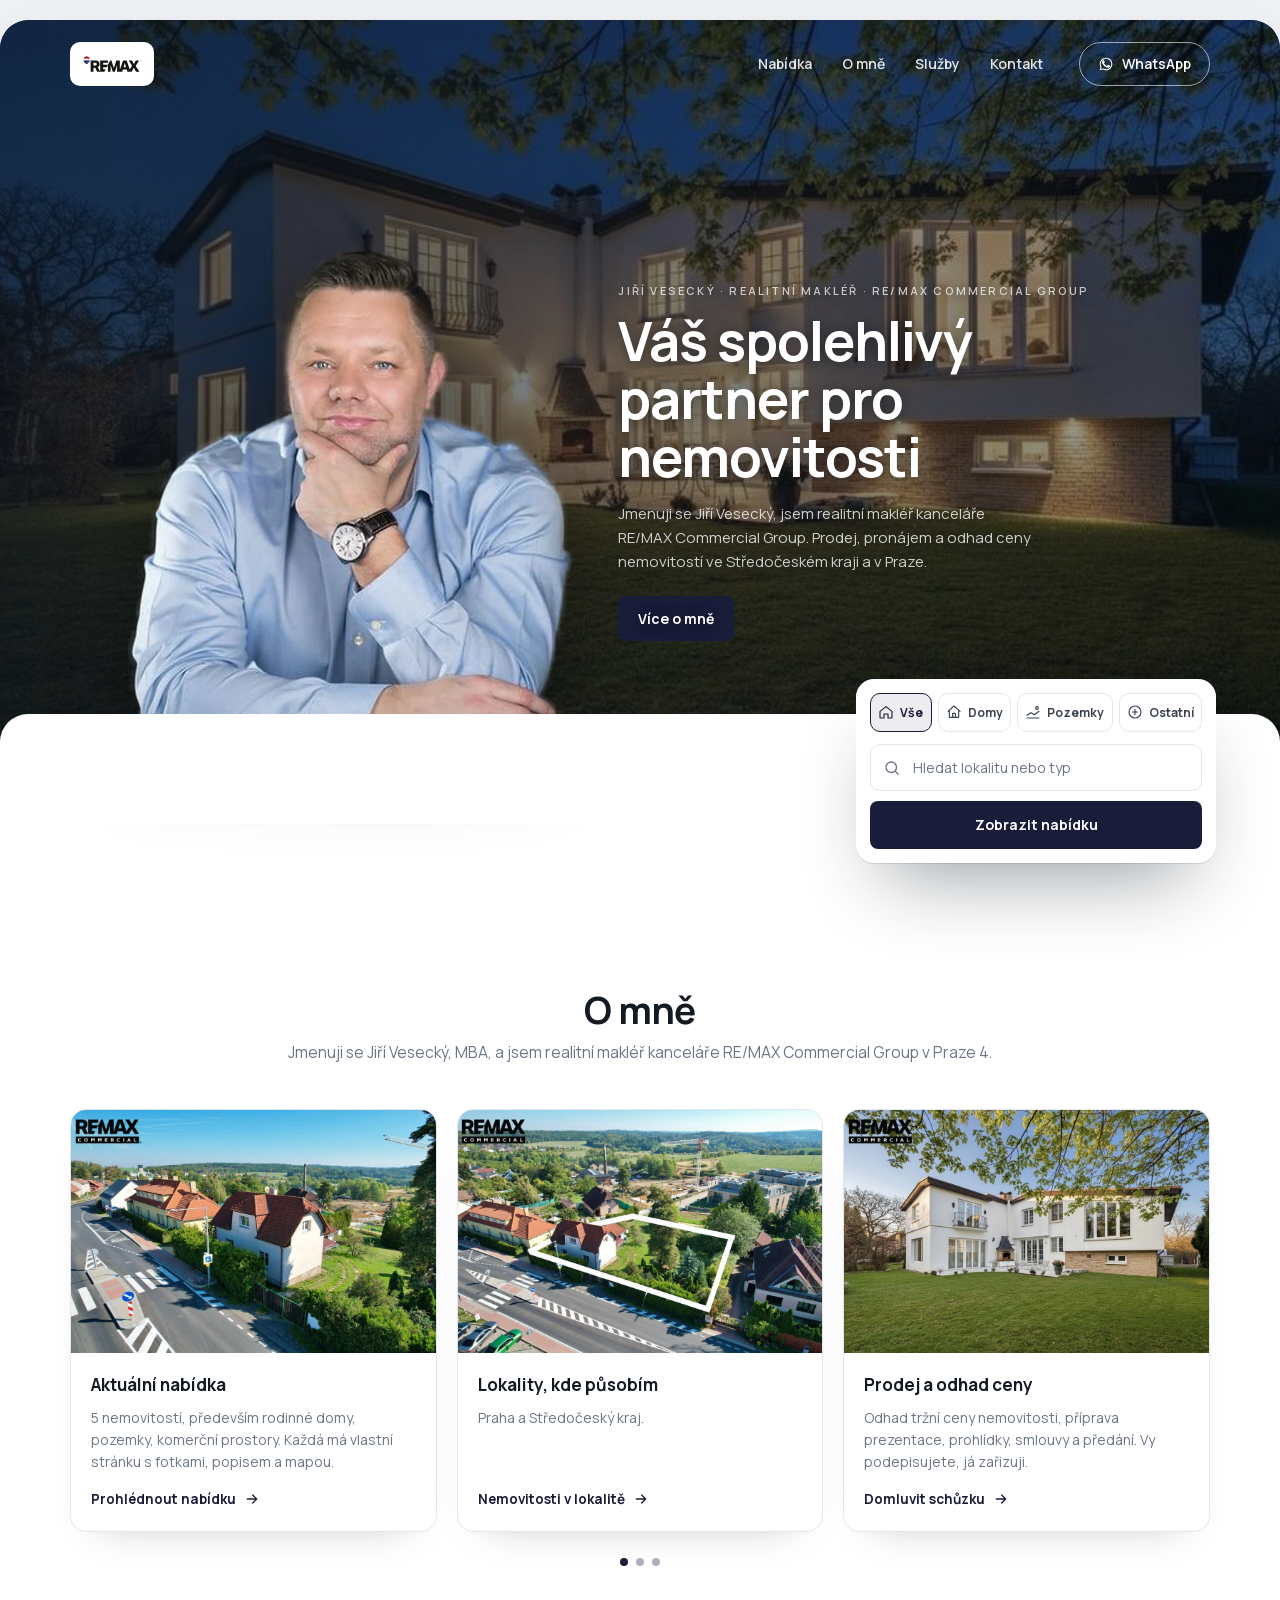
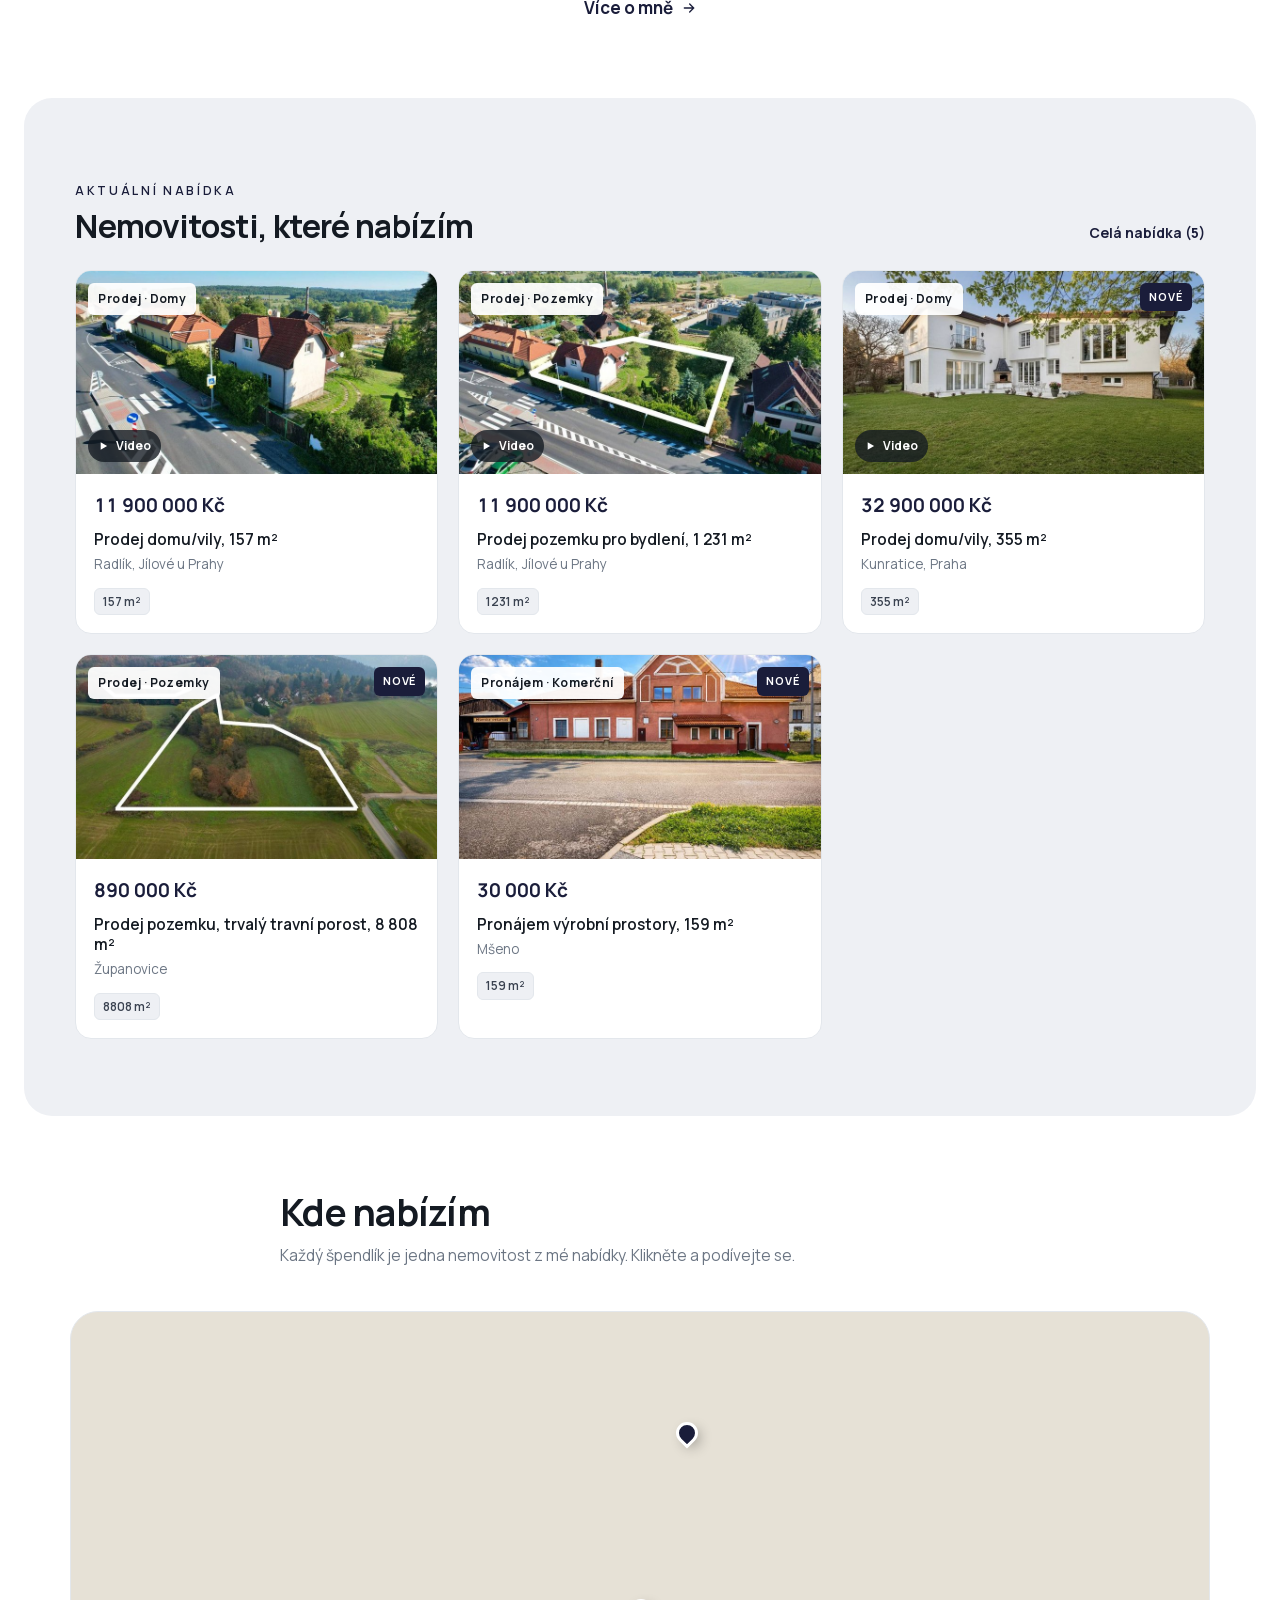
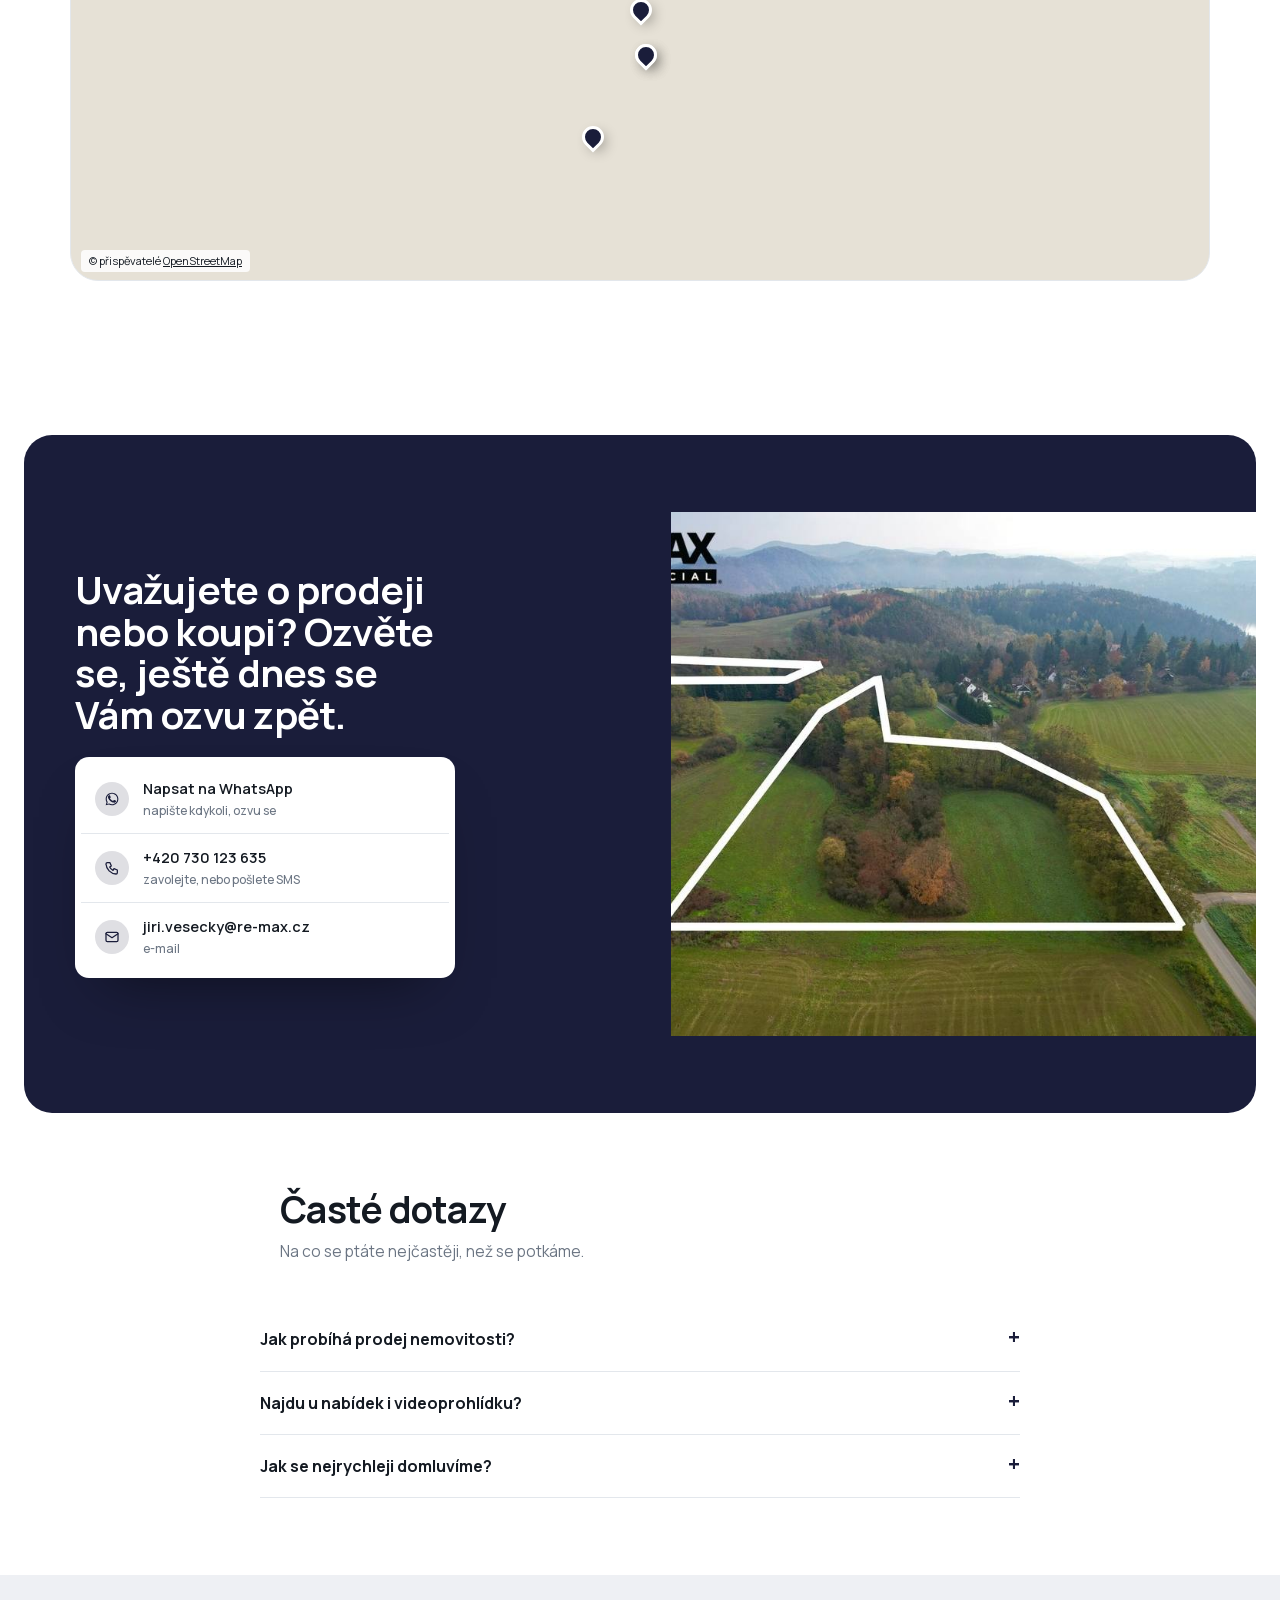
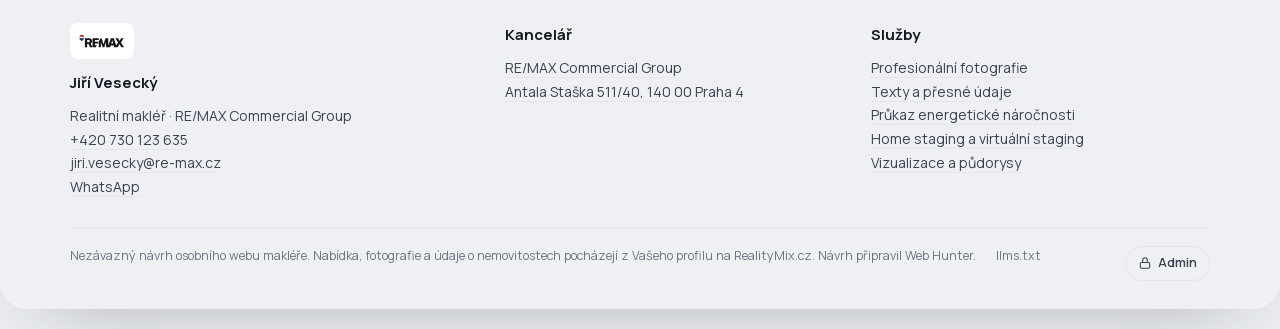
==== commit 018e6dc7: "Fotky: logo RE/MAX necháno celé a ostré (galerie bez ořezu, max. původní velikost), úvodní foto bez " ====
--- a/index.html
+++ b/index.html
@@ -13,8 +13,8 @@
 <meta name="robots" content="noindex">
 <script type="application/ld+json">{"@context":"https://schema.org","@graph":[{"@type":"RealEstateAgent","name":"RE/MAX Commercial Group","url":"https://www.remax-commercial.cz","logo":"assets/logo.svg","telephone":"+420222191942","email":"commercialgroup@re-max.cz","address":{"@type":"PostalAddress","streetAddress":"Antala Staška 511/40","postalCode":"140 00","addressLocality":"Praha 4","addressCountry":"CZ"},"hasMap":"https://www.google.com/maps/search/?api=1&query=Antala%20Sta%C5%A1ka%20511/40%2C%20140%2000%20Praha%204"},{"@type":"Person","name":"Jiří Vesecký, MBA","jobTitle":"Realitní makléř","worksFor":{"@type":"RealEstateAgent","name":"RE/MAX Commercial Group"},"telephone":"+420730123635","email":"jiri.vesecky@re-max.cz","areaServed":[{"@type":"AdministrativeArea","name":"Praha"},{"@type":"AdministrativeArea","name":"Středočeský kraj"}]},{"@type":"ItemList","name":"Aktuální nabídka nemovitostí","numberOfItems":5,"itemListElement":[{"@type":"ListItem","position":1,"name":"Prodej domu/vily, 157 m²"},{"@type":"ListItem","position":2,"name":"Prodej pozemku pro bydlení, 1 231 m²"},{"@type":"ListItem","position":3,"name":"Prodej domu/vily, 355 m²"},{"@type":"ListItem","position":4,"name":"Prodej pozemku, trvalý travní porost, 8 808 m²"},{"@type":"ListItem","position":5,"name":"Pronájem výrobní prostory, 159 m²"}]},{"@type":"FAQPage","mainEntity":[{"@type":"Question","name":"Jak probíhá prodej nemovitosti?","acceptedAnswer":{"@type":"Answer","text":"Nejdřív prohlídka a odhad ceny, pak příprava prezentace (fotografie, popis, videoprohlídka, inzerce), prohlídky se zájemci, rezervační smlouva, kupní smlouva s advokátní úschovou a předání nemovitosti. O každém kroku víte předem."}},{"@type":"Question","name":"Najdu u nabídek i videoprohlídku?","acceptedAnswer":{"@type":"Answer","text":"U vybraných nemovitostí ano. Video je přímo na stránce nemovitosti, v nabídce ho poznáte podle štítku Video."}},{"@type":"Question","name":"Jak se nejrychleji domluvíme?","acceptedAnswer":{"@type":"Answer","text":"Zavolejte na +420 730 123 635, napište na jiri.vesecky@re-max.cz nebo pošlete zprávu přes WhatsApp."}}]}]}</script>
 <link rel="preload" href="assets/fonts/Manrope-latin-ext.woff2" as="font" type="font/woff2" crossorigin>
-<link rel="stylesheet" href="assets/style.css">
-<link rel="stylesheet" href="assets/makler.css">
+<link rel="stylesheet" href="assets/style.css?v=43be4e7b">
+<link rel="stylesheet" href="assets/makler.css?v=1e3782ba">
 <style>:root{--accent:#1a1d3a;--accent-deep:#05050b}</style>
 </head><body class="mk">
 <div class="mk-page">
@@ -55,27 +55,27 @@
   <div class="mk-sec-h"><div><span class="eyebrow">Aktuální nabídka</span><h2>Nemovitosti, které nabízím</h2></div>
     <a class="dt-vse" href="nabidka/">Celá nabídka (5)</a></div>
   <div class="mk-mriz"><a class="mk-karta" href="prodej-domu-vily-157-m2-8717569/" data-typ="dum" data-tr="prodej" data-cena="11900000" data-datum="2026-10-12" data-poradi="0" data-stav="0" data-text="prodej domu/vily, 157 m² radlík, jílové u prahy">
-  <span class="mk-karta__foto"><img src="assets/n/8717569/00.jpg" alt="Prodej domu/vily, 157 m²" loading="lazy" decoding="async"><span class="mk-karta__stitek">Prodej · Domy</span><span class="mk-karta__video"><svg viewBox="0 0 24 24" aria-hidden="true"><path d="M8 5.5v13l11-6.5z" fill="currentColor" stroke="none"/></svg>Video</span></span>
+  <span class="mk-karta__foto"><img src="assets/n/8717569/karta.jpg" alt="Prodej domu/vily, 157 m²" loading="lazy" decoding="async"><span class="mk-karta__stitek">Prodej · Domy</span><span class="mk-karta__video"><svg viewBox="0 0 24 24" aria-hidden="true"><path d="M8 5.5v13l11-6.5z" fill="currentColor" stroke="none"/></svg>Video</span></span>
   <span class="mk-karta__telo"><span class="mk-karta__cena">11 900 000 Kč</span><b>Prodej domu/vily, 157 m²</b>
     <span class="mk-karta__misto">Radlík, Jílové u Prahy</span>
     <span class="mk-karta__chipy"><span>157 m²</span></span></span>
 </a><a class="mk-karta" href="prodej-pozemku-pro-bydleni-1-231-m2-8716469/" data-typ="pozemek" data-tr="prodej" data-cena="11900000" data-datum="2026-10-12" data-poradi="1" data-stav="0" data-text="prodej pozemku pro bydlení, 1 231 m² radlík, jílové u prahy">
-  <span class="mk-karta__foto"><img src="assets/n/8716469/00.jpg" alt="Prodej pozemku pro bydlení, 1 231 m²" loading="lazy" decoding="async"><span class="mk-karta__stitek">Prodej · Pozemky</span><span class="mk-karta__video"><svg viewBox="0 0 24 24" aria-hidden="true"><path d="M8 5.5v13l11-6.5z" fill="currentColor" stroke="none"/></svg>Video</span></span>
+  <span class="mk-karta__foto"><img src="assets/n/8716469/karta.jpg" alt="Prodej pozemku pro bydlení, 1 231 m²" loading="lazy" decoding="async"><span class="mk-karta__stitek">Prodej · Pozemky</span><span class="mk-karta__video"><svg viewBox="0 0 24 24" aria-hidden="true"><path d="M8 5.5v13l11-6.5z" fill="currentColor" stroke="none"/></svg>Video</span></span>
   <span class="mk-karta__telo"><span class="mk-karta__cena">11 900 000 Kč</span><b>Prodej pozemku pro bydlení, 1 231 m²</b>
     <span class="mk-karta__misto">Radlík, Jílové u Prahy</span>
     <span class="mk-karta__chipy"><span>1231 m²</span></span></span>
 </a><a class="mk-karta" href="prodej-domu-vily-355-m2-8510429/" data-typ="dum" data-tr="prodej" data-cena="32900000" data-datum="2026-10-12" data-poradi="2" data-stav="0" data-text="prodej domu/vily, 355 m² kunratice, praha">
-  <span class="mk-karta__foto"><img src="assets/n/8510429/00.jpg" alt="Prodej domu/vily, 355 m²" loading="lazy" decoding="async"><span class="mk-karta__stitek">Prodej · Domy</span><span class="mk-karta__nove">Nové</span><span class="mk-karta__video"><svg viewBox="0 0 24 24" aria-hidden="true"><path d="M8 5.5v13l11-6.5z" fill="currentColor" stroke="none"/></svg>Video</span></span>
+  <span class="mk-karta__foto"><img src="assets/n/8510429/karta.jpg" alt="Prodej domu/vily, 355 m²" loading="lazy" decoding="async"><span class="mk-karta__stitek">Prodej · Domy</span><span class="mk-karta__nove">Nové</span><span class="mk-karta__video"><svg viewBox="0 0 24 24" aria-hidden="true"><path d="M8 5.5v13l11-6.5z" fill="currentColor" stroke="none"/></svg>Video</span></span>
   <span class="mk-karta__telo"><span class="mk-karta__cena">32 900 000 Kč</span><b>Prodej domu/vily, 355 m²</b>
     <span class="mk-karta__misto">Kunratice, Praha</span>
     <span class="mk-karta__chipy"><span>355 m²</span></span></span>
 </a><a class="mk-karta" href="prodej-pozemku-trvaly-travni-porost-8-808-m2-8435595/" data-typ="pozemek" data-tr="prodej" data-cena="890000" data-datum="2026-10-12" data-poradi="3" data-stav="0" data-text="prodej pozemku, trvalý travní porost, 8 808 m² županovice">
-  <span class="mk-karta__foto"><img src="assets/n/8435595/00.jpg" alt="Prodej pozemku, trvalý travní porost, 8 808 m²" loading="lazy" decoding="async"><span class="mk-karta__stitek">Prodej · Pozemky</span><span class="mk-karta__nove">Nové</span></span>
+  <span class="mk-karta__foto"><img src="assets/n/8435595/karta.jpg" alt="Prodej pozemku, trvalý travní porost, 8 808 m²" loading="lazy" decoding="async"><span class="mk-karta__stitek">Prodej · Pozemky</span><span class="mk-karta__nove">Nové</span></span>
   <span class="mk-karta__telo"><span class="mk-karta__cena">890 000 Kč</span><b>Prodej pozemku, trvalý travní porost, 8 808 m²</b>
     <span class="mk-karta__misto">Županovice</span>
     <span class="mk-karta__chipy"><span>8808 m²</span></span></span>
 </a><a class="mk-karta" href="pronajem-vyrobni-prostory-159-m2-8412817/" data-typ="ostatni" data-tr="pronajem" data-cena="30000" data-datum="2026-10-12" data-poradi="4" data-stav="0" data-text="pronájem výrobní prostory, 159 m² mšeno">
-  <span class="mk-karta__foto"><img src="assets/n/8412817/00.jpg" alt="Pronájem výrobní prostory, 159 m²" loading="lazy" decoding="async"><span class="mk-karta__stitek">Pronájem · Komerční</span><span class="mk-karta__nove">Nové</span></span>
+  <span class="mk-karta__foto"><img src="assets/n/8412817/karta.jpg" alt="Pronájem výrobní prostory, 159 m²" loading="lazy" decoding="async"><span class="mk-karta__stitek">Pronájem · Komerční</span><span class="mk-karta__nove">Nové</span></span>
   <span class="mk-karta__telo"><span class="mk-karta__cena">30 000 Kč</span><b>Pronájem výrobní prostory, 159 m²</b>
     <span class="mk-karta__misto">Mšeno</span>
     <span class="mk-karta__chipy"><span>159 m²</span></span></span>
--- a/assets/style.css
+++ b/assets/style.css
@@ -380,3 +380,11 @@
    podstatnou část. Tady se vejde celý snímek a zbytek plochy zůstane
    neutrální. */
 .show--cele .slide img{object-fit:contain;background:#0e1113}
+
+/* 14. 10. 2026: fotky z inzerátu mají v rohu vpálené logo RE/MAX a mají jen 1024 px.
+   Galerie je proto ukazuje celé (bez ořezu) a nikdy širší než originál. */
+.show,.show+.thumbs{max-width:1024px;margin-inline:auto}
+.show__stage{aspect-ratio:3/2}
+@media(max-width:640px){.show__stage{aspect-ratio:3/2}}
+.slide img{object-fit:contain}
+.thumb{height:64px}
--- a/assets/makler.css
+++ b/assets/makler.css
@@ -478,3 +478,8 @@
 .mk-sluzby--karty .mk-sluzba{background:var(--paper);border:1px solid var(--line);border-radius:var(--r);padding:18px 20px}
 .mk-sluzby--karty .mk-sluzba b{display:block;margin-bottom:6px;font-size:16px}
 .mk-sluzby--karty .mk-sluzba p{margin:0;color:var(--ink-soft);font-size:14.5px;line-height:1.55}
+
+/* 14. 10. 2026: fotky celé, bez ořezu loga RE/MAX v rohu */
+.dt-galerie .show__stage{aspect-ratio:3/2}
+.mk-kart__foto{aspect-ratio:3/2}
+.mk-karta__foto{aspect-ratio:16/9}
